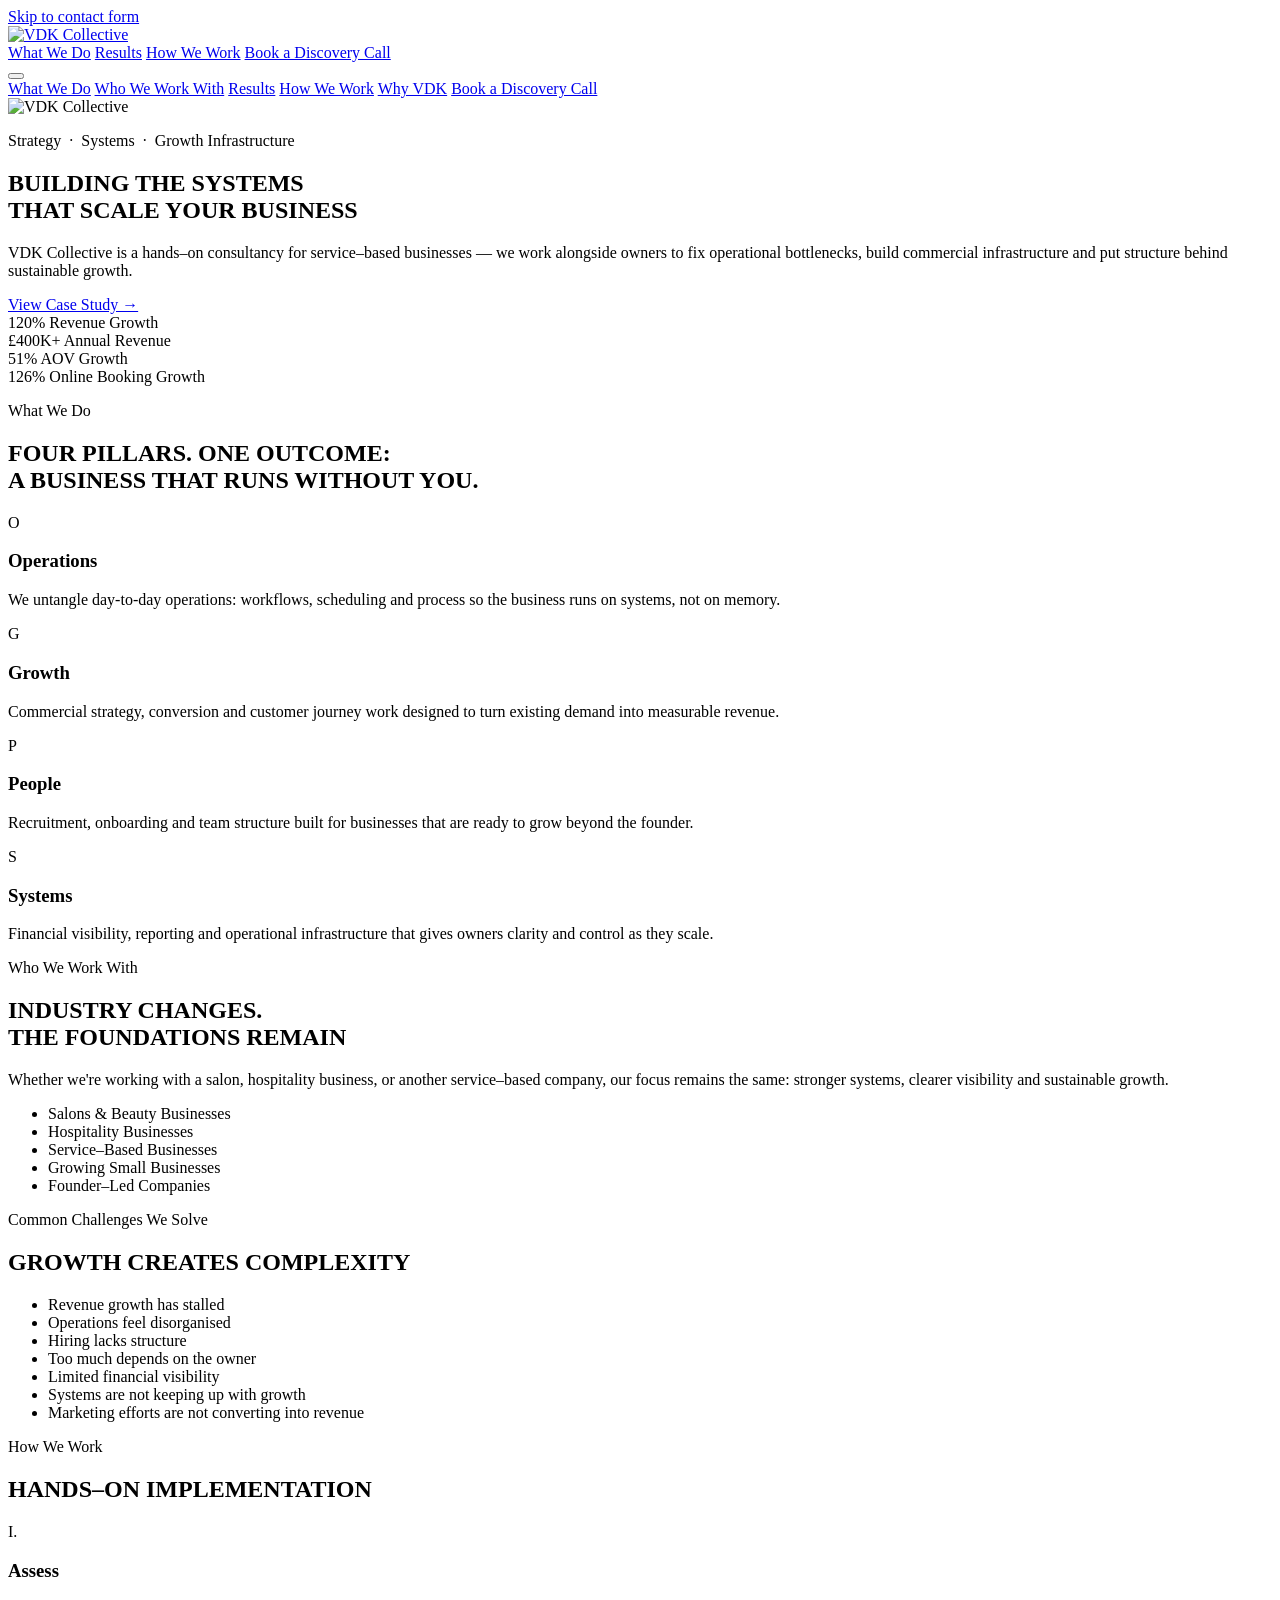
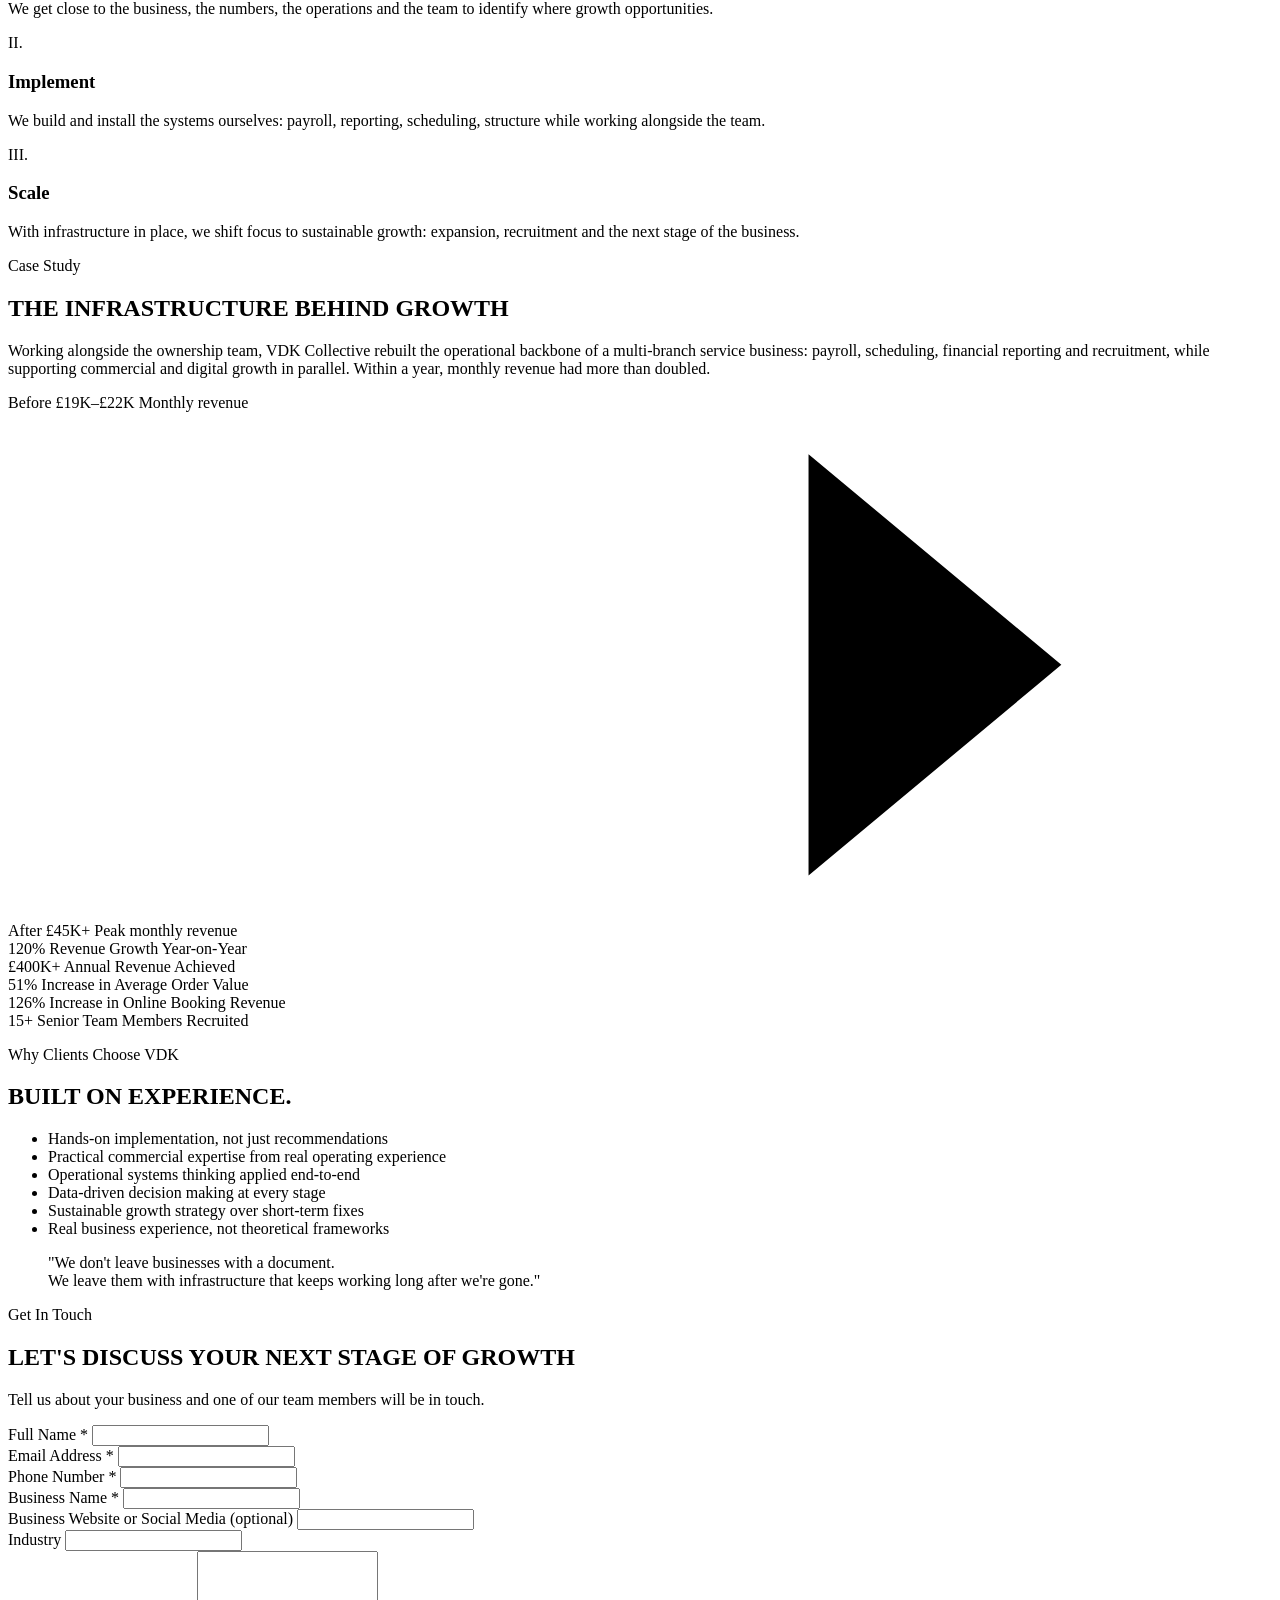
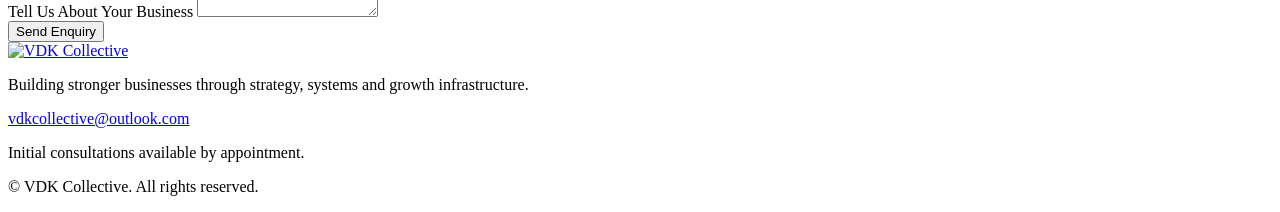
==== index.html @ d1b20473 "Add main structure for VDK Collective website This HTML file serves as the main structure for the VD" ====
<!DOCTYPE html>
<html lang="en">
<head>
  <base target="_top">
  <meta charset="UTF-8">
  <meta name="viewport" content="width=device-width, initial-scale=1, viewport-fit=cover">
  <title>VDK Collective — Building Stronger Businesses</title>
  <meta name="description" content="VDK Collective helps service–based businesses scale through stronger operations, systems and commercial strategy — hands-–on implementation, not just recommendations.">
  <link rel="preconnect" href="https://fonts.googleapis.com">
  <link rel="preconnect" href="https://fonts.gstatic.com" crossorigin>
  <link href="https://fonts.googleapis.com/css2?family=Cinzel:wght@400;500;600;700&family=Cormorant+Garamond:ital,wght@0,400;0,500;0,600;1,400;1,500&display=swap" rel="stylesheet">
  <?!= include('styles'); ?>
</head>
<body>

  <script>var _VDK='<?!= getLogoDataUri(); ?>';</script>

  <a class="skip-link" href="#contact">Skip to contact form</a>

  <header class="site-header" id="siteHeader">
    <div class="nav-inner">
      <a href="#top" class="logo logo--nav" aria-label="VDK Collective — home">
        <img src="" alt="VDK Collective" width="1000" height="329" class="logo-img">
      </a>
      <nav class="nav-links" aria-label="Primary">
        <a href="#what-we-do">What We Do</a>
        <a href="#results">Results</a>
        <a href="#how-we-work">How We Work</a>
        <a href="#contact" class="nav-cta">Book a Discovery Call</a>
      </nav>
      <button class="nav-toggle" id="navToggle" aria-label="Open menu" aria-expanded="false" aria-controls="mobileNav">
        <span></span><span></span><span></span>
      </button>
    </div>
    <div class="mobile-nav" id="mobileNav" aria-hidden="true">
      <a href="#what-we-do">What We Do</a>
      <a href="#who-we-work-with">Who We Work With</a>
      <a href="#results">Results</a>
      <a href="#how-we-work">How We Work</a>
      <a href="#why-vdk">Why VDK</a>
      <a href="#contact" class="nav-cta">Book a Discovery Call</a>
    </div>
  </header>

  <main id="top">

    <section class="hero" id="hero">
      <div class="hero-inner reveal">
        <img src="" alt="VDK Collective" width="1000" height="329" class="logo-img hero-logo">
        <p class="eyebrow">Strategy &nbsp;·&nbsp; Systems &nbsp;·&nbsp; Growth Infrastructure</p>
        <h1 class="hero-headline">BUILDING THE SYSTEMS<br>THAT SCALE YOUR BUSINESS</h1>
        <p class="hero-sub">VDK Collective is a hands–on consultancy for service–based businesses —
          we work alongside owners to fix operational bottlenecks, build commercial infrastructure
          and put structure behind sustainable growth.</p>
        <div class="hero-actions">
          <a href="#results" class="btn btn-text">View Case Study →</a>
        </div>
      </div>
    </section>

    <section class="trust-bar reveal" aria-label="Headline results">
      <div class="trust-inner">
        <div class="trust-stat">
          <span class="trust-number">120%</span>
          <span class="trust-label">Revenue Growth</span>
        </div>
        <div class="trust-stat">
          <span class="trust-number">£400K+</span>
          <span class="trust-label">Annual Revenue</span>
        </div>
        <div class="trust-stat">
          <span class="trust-number">51%</span>
          <span class="trust-label">AOV Growth</span>
        </div>
        <div class="trust-stat">
          <span class="trust-number">126%</span>
          <span class="trust-label">Online Booking Growth</span>
        </div>
      </div>
    </section>

    <section class="section" id="what-we-do">
      <div class="section-inner">
        <p class="eyebrow reveal">What We Do</p>
        <h2 class="section-heading reveal">FOUR PILLARS. ONE OUTCOME: <br>A BUSINESS THAT RUNS WITHOUT YOU.</h2>
        <div class="pillar-grid">
          <article class="pillar-card reveal">
            <span class="pillar-mark">O</span>
            <h3>Operations</h3>
            <p>We untangle day-to-day operations: workflows, scheduling and process so the business
              runs on systems, not on memory.</p>
          </article>
          <article class="pillar-card reveal">
            <span class="pillar-mark">G</span>
            <h3>Growth</h3>
            <p>Commercial strategy, conversion and customer journey work designed to turn existing
              demand into measurable revenue.</p>
          </article>
          <article class="pillar-card reveal">
            <span class="pillar-mark">P</span>
            <h3>People</h3>
            <p>Recruitment, onboarding and team structure built for businesses that are ready to grow
              beyond the founder.</p>
          </article>
          <article class="pillar-card reveal">
            <span class="pillar-mark">S</span>
            <h3>Systems</h3>
            <p>Financial visibility, reporting and operational infrastructure that gives owners clarity
              and control as they scale.</p>
          </article>
        </div>
      </div>
    </section>

    <section class="section section--cream" id="who-we-work-with">
      <div class="section-inner">
        <p class="eyebrow reveal">Who We Work With</p>
        <h2 class="section-heading reveal">INDUSTRY CHANGES.<br>THE FOUNDATIONS REMAIN</h2>
        <p class="section-lead reveal">Whether we're working with a salon, hospitality business,
          or another service–based company, our focus remains the same: stronger systems, clearer
          visibility and sustainable growth.</p>
        <ul class="who-list reveal">
          <li>Salons &amp; Beauty Businesses</li>
          <li>Hospitality Businesses</li>
          <li>Service–Based Businesses</li>
          <li>Growing Small Businesses</li>
          <li>Founder–Led Companies</li>
        </ul>
      </div>
    </section>

    <section class="section section--dark" id="challenges">
      <div class="section-inner">
        <p class="eyebrow eyebrow--light reveal">Common Challenges We Solve</p>
        <h2 class="section-heading section-heading--light reveal">GROWTH CREATES COMPLEXITY<br> </h2>
        <ul class="challenge-list reveal">
          <li>Revenue growth has stalled</li>
          <li>Operations feel disorganised</li>
          <li>Hiring lacks structure</li>
          <li>Too much depends on the owner</li>
          <li>Limited financial visibility</li>
          <li>Systems are not keeping up with growth</li>
          <li>Marketing efforts are not converting into revenue</li>
        </ul>
      </div>
    </section>

    <section class="section" id="how-we-work">
      <div class="section-inner">
        <p class="eyebrow reveal">How We Work</p>
        <h2 class="section-heading reveal">HANDS–ON IMPLEMENTATION</h2>
        <div class="process">
          <div class="process-step reveal">
            <span class="process-index">I.</span>
            <h3>Assess</h3>
            <p>We get close to the business, the numbers, the operations and the team to identify
              where growth opportunities.</p>
          </div>
          <div class="process-connector" aria-hidden="true"></div>
          <div class="process-step reveal">
            <span class="process-index">II.</span>
            <h3>Implement</h3>
            <p>We build and install the systems ourselves: payroll, reporting, scheduling, structure while
              working alongside the team.</p>
          </div>
          <div class="process-connector" aria-hidden="true"></div>
          <div class="process-step reveal">
            <span class="process-index">III.</span>
            <h3>Scale</h3>
            <p>With infrastructure in place, we shift focus to sustainable growth: expansion,
              recruitment and the next stage of the business.</p>
          </div>
        </div>
      </div>
    </section>

    <section class="section section--cream" id="results">
      <div class="section-inner">
        <p class="eyebrow reveal">Case Study</p>
        <h2 class="section-heading reveal">THE INFRASTRUCTURE BEHIND GROWTH</h2>
        <p class="section-lead reveal">Working alongside the ownership team, VDK Collective rebuilt the
          operational backbone of a multi-branch service business: payroll, scheduling, financial
          reporting and recruitment, while supporting commercial and digital growth in parallel.
          Within a year, monthly revenue had more than doubled.</p>

        <div class="before-after reveal">
          <div class="ba-card ba-before">
            <span class="ba-label">Before</span>
            <span class="ba-figure">£19K–£22K</span>
            <span class="ba-sub">Monthly revenue</span>
          </div>
          <svg class="ba-arrow" viewBox="0 0 60 24" aria-hidden="true">
            <path d="M2,12 H50 M38,2 L50,12 L38,22" />
          </svg>
          <div class="ba-card ba-after">
            <span class="ba-label">After</span>
            <span class="ba-figure">£45K+</span>
            <span class="ba-sub">Peak monthly revenue</span>
          </div>
        </div>

        <div class="results-grid reveal">
          <div class="result-tile">
            <span class="result-number">120%</span>
            <span class="result-label">Revenue Growth Year-on-Year</span>
          </div>
          <div class="result-tile">
            <span class="result-number">£400K+</span>
            <span class="result-label">Annual Revenue Achieved</span>
          </div>
          <div class="result-tile">
            <span class="result-number">51%</span>
            <span class="result-label">Increase in Average Order Value</span>
          </div>
          <div class="result-tile">
            <span class="result-number">126%</span>
            <span class="result-label">Increase in Online Booking Revenue</span>
          </div>
          <div class="result-tile">
            <span class="result-number">15+</span>
            <span class="result-label">Senior Team Members Recruited</span>
          </div>
        </div>
      </div>
    </section>

    <section class="section" id="why-vdk">
      <div class="section-inner">
        <p class="eyebrow reveal">Why Clients Choose VDK</p>
        <h2 class="section-heading reveal">BUILT ON EXPERIENCE.</h2>
        <div class="why-grid">
          <ul class="why-list reveal">
            <li>Hands-on implementation, not just recommendations</li>
            <li>Practical commercial expertise from real operating experience</li>
            <li>Operational systems thinking applied end-to-end</li>
            <li>Data-driven decision making at every stage</li>
            <li>Sustainable growth strategy over short-term fixes</li>
            <li>Real business experience, not theoretical frameworks</li>
          </ul>
          <blockquote class="pull-quote reveal">
            "We don't leave businesses with a document.<br>We leave them with infrastructure
            that keeps working long after we're gone."
          </blockquote>
        </div>
      </div>
    </section>

    <section class="section section--dark" id="contact">
      <div class="section-inner section-inner--narrow">
        <p class="eyebrow eyebrow--light reveal">Get In Touch</p>
        <h2 class="section-heading section-heading--light reveal">LET'S DISCUSS YOUR NEXT STAGE OF GROWTH</h2>
        <p class="section-lead section-lead--light reveal">Tell us about your business and one of our
          team members will be in touch.</p>

        <form id="enquiryForm" class="enquiry-form reveal" novalidate>
          <div class="field">
            <label for="fullName">Full Name <span class="req">*</span></label>
            <input type="text" id="fullName" name="fullName" autocomplete="name" required>
            <span class="error-msg" id="err-fullName"></span>
          </div>
          <div class="field">
            <label for="email">Email Address <span class="req">*</span></label>
            <input type="email" id="email" name="email" autocomplete="email" required>
            <span class="error-msg" id="err-email"></span>
          </div>
          <div class="field">
            <label for="phone">Phone Number <span class="req">*</span></label>
            <input type="tel" id="phone" name="phone" autocomplete="tel" required>
            <span class="error-msg" id="err-phone"></span>
          </div>
          <div class="field">
            <label for="businessName">Business Name <span class="req">*</span></label>
            <input type="text" id="businessName" name="businessName" autocomplete="organization" required>
            <span class="error-msg" id="err-businessName"></span>
          </div>
          <div class="field">
            <label for="website">Business Website or Social Media <span class="opt">(optional)</span></label>
            <input type="text" id="website" name="website" autocomplete="url">
          </div>
          <div class="field">
            <label for="industry">Industry <span class="opt"></span></label>
            <input type="text" id="industry" name="industry">
          </div>
          <div class="field field--full">
            <label for="details">Tell Us About Your Business <span class="opt"></span></label>
            <textarea id="details" name="details" rows="4"></textarea>
          </div>
          <div class="field field--full">
            <span class="error-msg" id="err-general"></span>
            <button type="submit" class="btn btn-primary btn-submit" id="submitBtn">
              <span class="btn-label">Send Enquiry</span>
              <span class="btn-spinner" aria-hidden="true"></span>
            </button>
          </div>
        </form>

        <div class="success-message" id="successMessage" role="status" aria-live="polite" hidden>
          <span class="success-mark">✓</span>
          <p>Thank you for contacting VDK Collective. A member of our team will be in touch shortly.</p>
        </div>
      </div>
    </section>

  </main>

  <footer class="site-footer">
    <div class="footer-inner">
      <a href="#top" class="logo logo--footer" aria-label="VDK Collective — home">
        <img src="" alt="VDK Collective" width="1000" height="329" class="logo-img">
      </a>
      <p class="footer-tagline">Building stronger businesses through strategy, systems and growth infrastructure.</p>
      <p class="footer-email"><a href="mailto:vdkcollective@outlook.com">vdkcollective@outlook.com</a></p>
      <p class="footer-note">Initial consultations available by appointment.</p>
      <p class="footer-copy">© <span id="footerYear"></span> VDK Collective. All rights reserved.</p>
    </div>
  </footer>

  <button class="back-to-top" id="backToTop" aria-label="Back to top" hidden>
    <svg viewBox="0 0 24 24" aria-hidden="true"><path d="M12 5 L12 19 M6 11 L12 5 L18 11" /></svg>
  </button>

  <?!= include('JavaScript'); ?>
</body>
</html>
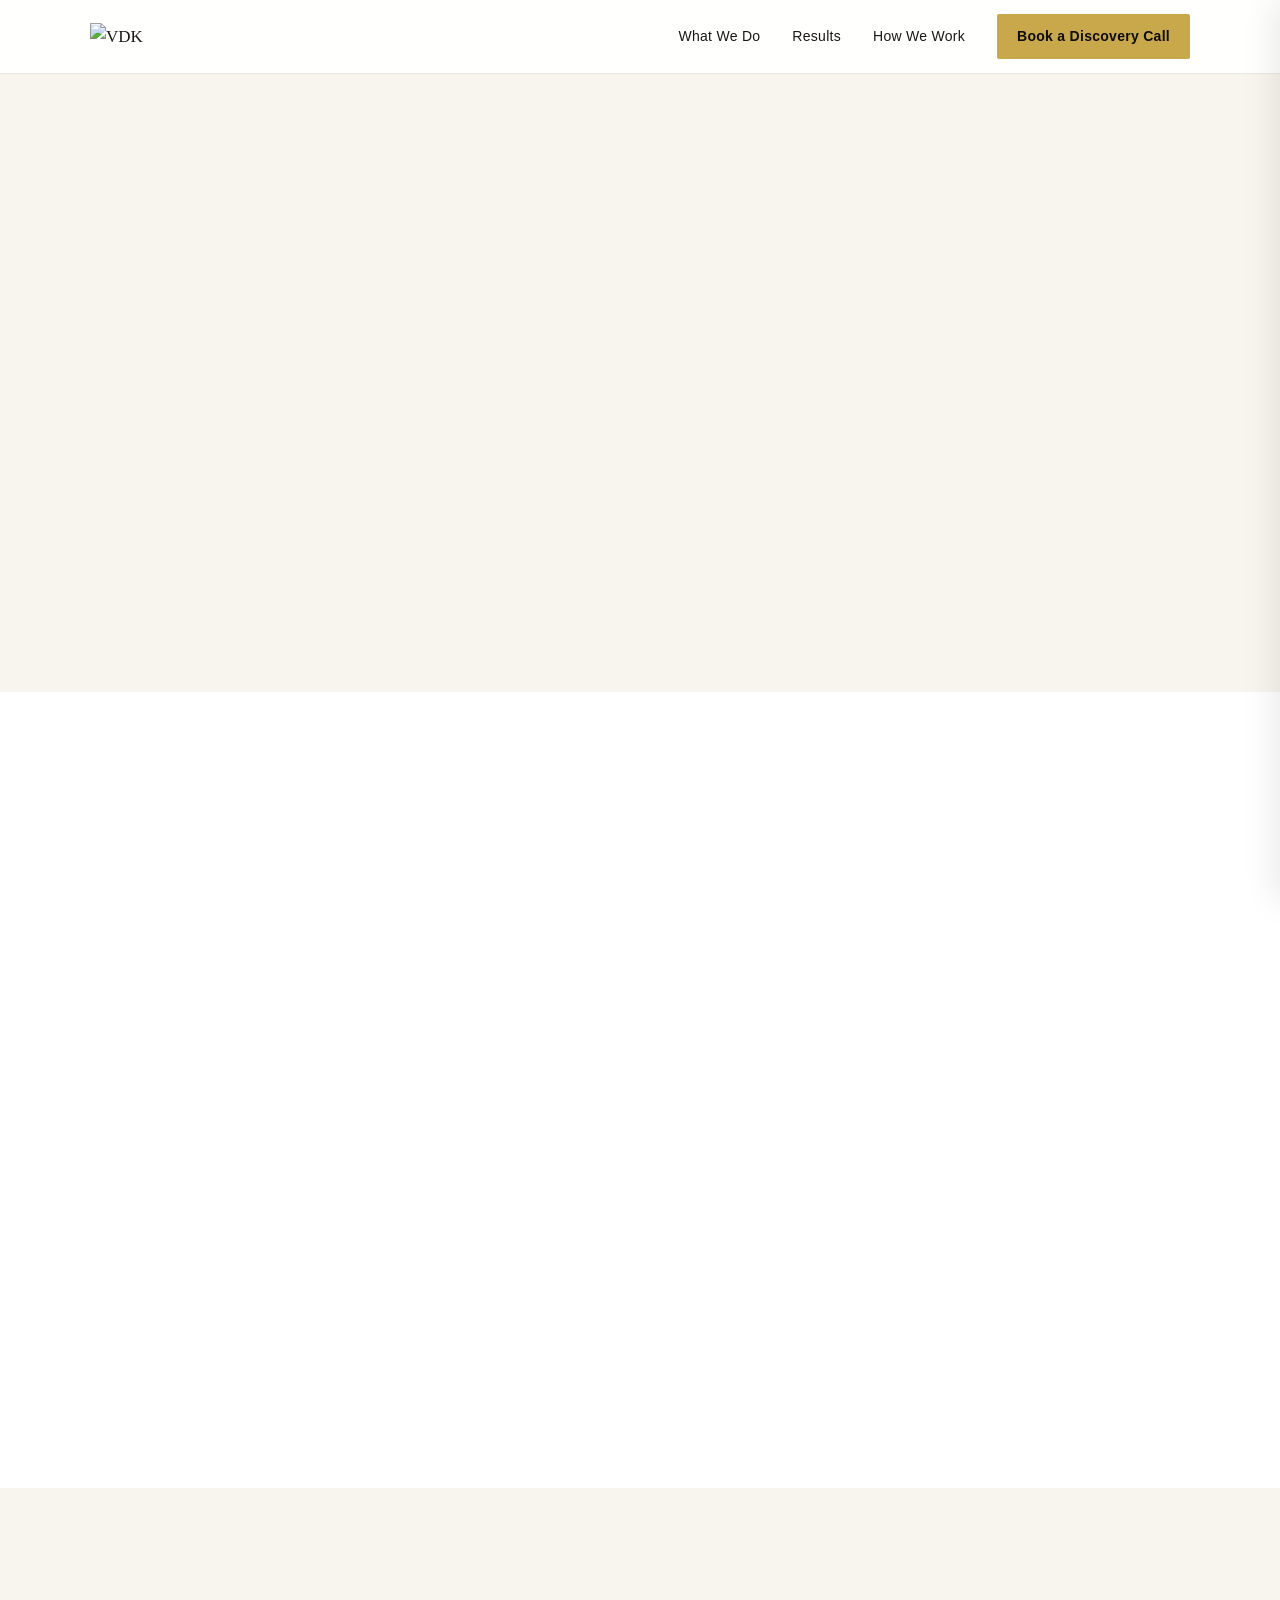
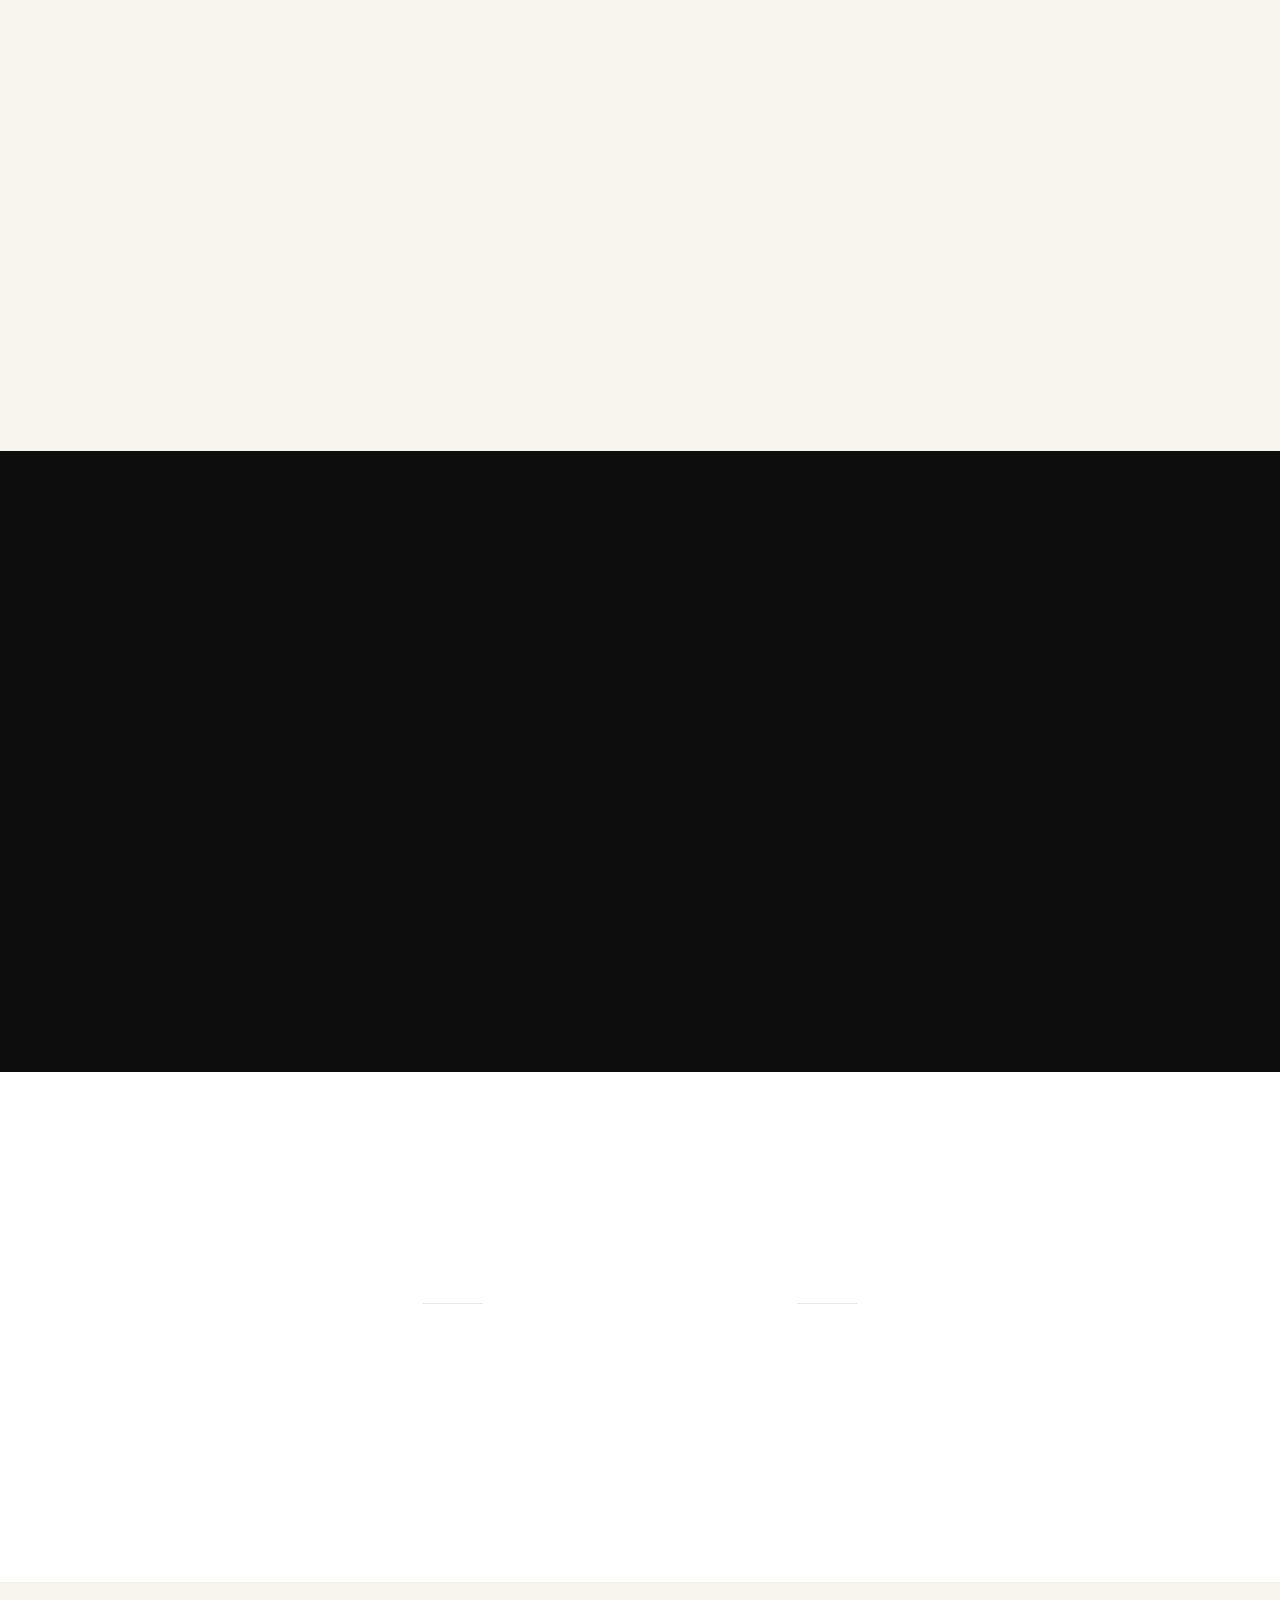
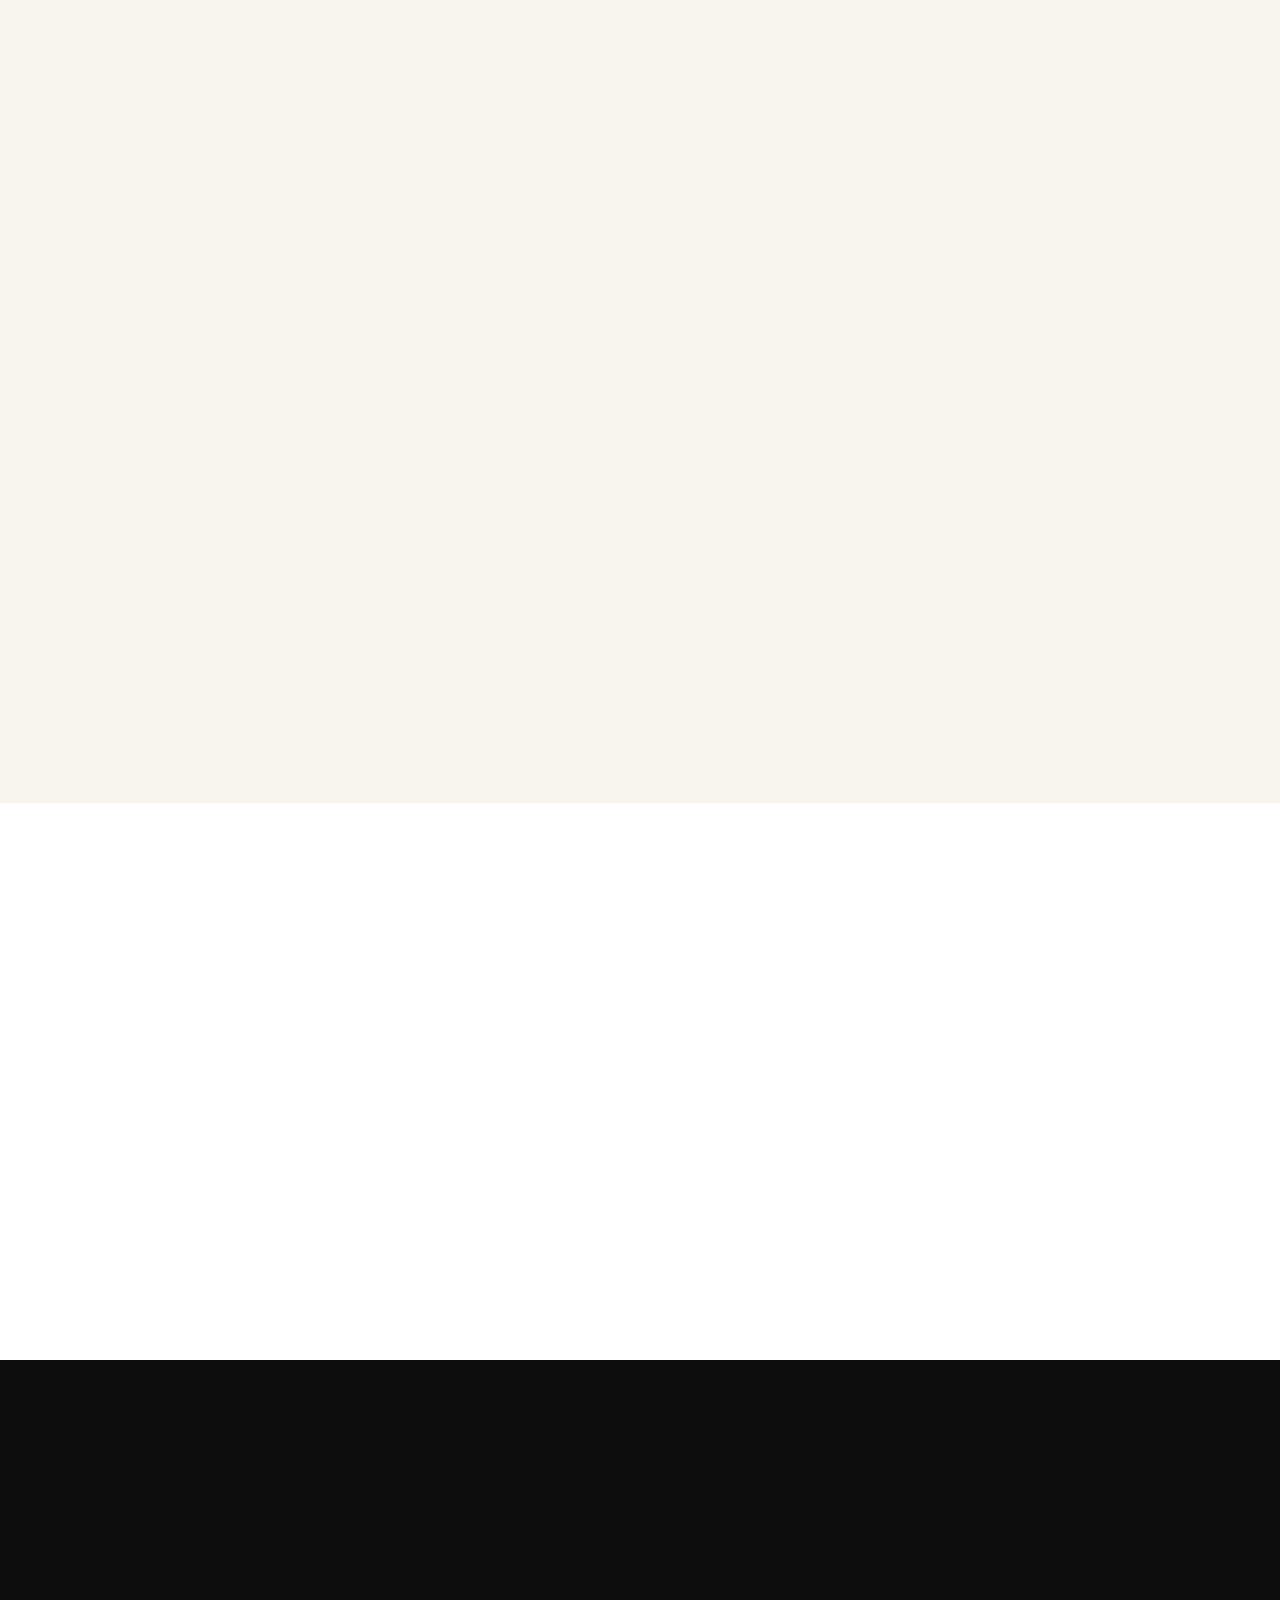
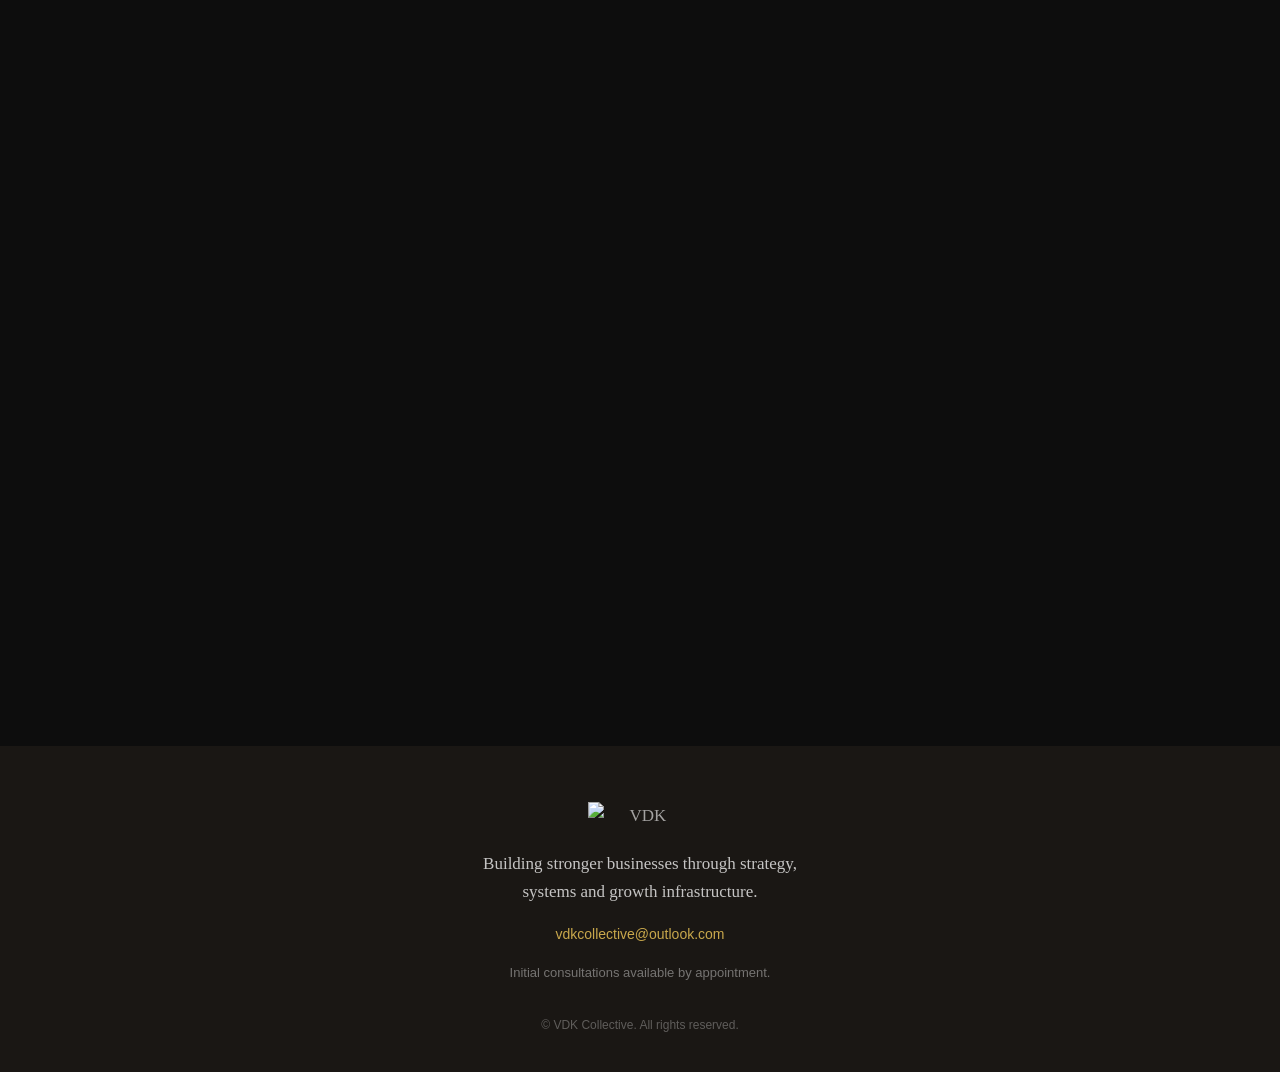
==== commit 7588ac87: "Replace include statement with direct stylesheet link" ====
--- a/index.html
+++ b/index.html
@@ -9,7 +9,7 @@
   <link rel="preconnect" href="https://fonts.googleapis.com">
   <link rel="preconnect" href="https://fonts.gstatic.com" crossorigin>
   <link href="https://fonts.googleapis.com/css2?family=Cinzel:wght@400;500;600;700&family=Cormorant+Garamond:ital,wght@0,400;0,500;0,600;1,400;1,500&display=swap" rel="stylesheet">
-  <?!= include('styles'); ?>
+<link rel="stylesheet" href="styles.css">
 </head>
 <body>
 
--- a/styles.css
+++ b/styles.css
@@ -0,0 +1,819 @@
+  /* ============================================================
+     VDK COLLECTIVE — STYLES
+     Mobile-first: base rules target mobile, then progressively
+     enhanced at 768px (tablet) and 1024px (desktop).
+     ============================================================ */
+
+  :root {
+    --gold: #C9A84C;
+    --gold-deep: #A8893A;
+    --gold-soft: #DCC07A;
+    --charcoal: #1A1714;
+    --black: #0D0D0D;
+    --cream: #F8F5EF;
+    --white: #FFFFFF;
+    --grey: #6B6B68;
+    --grey-light: #9B9893;
+    --border: rgba(26, 23, 20, 0.1);
+    --border-light: rgba(255, 255, 255, 0.16);
+
+    --font-display: 'Cinzel', serif;
+    --font-body: 'Cormorant Garamond', serif;
+    --font-ui: -apple-system, BlinkMacSystemFont, 'Segoe UI', Roboto, sans-serif;
+
+    --container: 1140px;
+    --radius: 2px;
+
+    --ease: cubic-bezier(0.16, 1, 0.3, 1);
+  }
+
+  * { box-sizing: border-box; }
+
+  [hidden] { display: none !important; }
+
+  html {
+    scroll-behavior: smooth;
+    -webkit-text-size-adjust: 100%;
+  }
+
+  @media (prefers-reduced-motion: reduce) {
+    html { scroll-behavior: auto; }
+    *, *::before, *::after {
+      animation-duration: 0.01ms !important;
+      animation-iteration-count: 1 !important;
+      transition-duration: 0.01ms !important;
+    }
+  }
+
+  body {
+    margin: 0;
+    background: var(--white);
+    color: var(--charcoal);
+    font-family: var(--font-body);
+    font-size: 17px;
+    line-height: 1.65;
+    overflow-x: hidden;
+    -webkit-font-smoothing: antialiased;
+  }
+
+  img { max-width: 100%; display: block; }
+
+  a { color: inherit; text-decoration: none; }
+
+  h1, h2, h3 {
+    font-family: var(--font-body);
+    font-weight: 600;
+    line-height: 1.2;
+    margin: 0;
+    letter-spacing: 0.01em;
+  }
+
+  p { margin: 0; }
+
+  ul { margin: 0; padding: 0; list-style: none; }
+
+  button { font-family: inherit; cursor: pointer; border: none; background: none; }
+
+  input, textarea {
+    font-family: var(--font-ui);
+    font-size: 16px; /* prevents iOS zoom-on-focus */
+  }
+
+  .skip-link {
+    position: absolute;
+    left: -999px;
+    top: 0;
+    background: var(--charcoal);
+    color: var(--white);
+    padding: 10px 16px;
+    z-index: 999;
+  }
+  .skip-link:focus { left: 8px; top: 8px; }
+
+  :focus-visible {
+    outline: 2px solid var(--gold-deep);
+    outline-offset: 3px;
+  }
+
+  /* ---------- LAYOUT HELPERS ---------- */
+
+  .section { padding: 64px 0; }
+  .section-inner {
+    max-width: var(--container);
+    margin: 0 auto;
+    padding: 0 24px;
+  }
+  .section-inner--narrow { max-width: 720px; }
+  .section--cream { background: var(--cream); }
+  .section--dark {
+    background: var(--black);
+    color: var(--white);
+  }
+
+  .eyebrow {
+    font-family: var(--font-ui);
+    font-size: 12px;
+    letter-spacing: 0.18em;
+    text-transform: uppercase;
+    color: var(--gold-deep);
+    font-weight: 600;
+    margin: 0 0 14px;
+  }
+  .eyebrow--light { color: var(--gold); }
+
+  .section-heading {
+    font-size: 30px;
+    margin-bottom: 18px;
+  }
+  .section-heading--light { color: var(--white); }
+
+  .section-lead {
+    font-size: 19px;
+    color: var(--grey);
+    max-width: 640px;
+    margin-bottom: 28px;
+  }
+  .section-lead--light { color: rgba(255,255,255,0.72); }
+
+  /* ---------- SCROLL REVEAL ---------- */
+
+  .reveal {
+    opacity: 0;
+    transform: translateY(18px);
+    transition: opacity 0.7s var(--ease), transform 0.7s var(--ease);
+  }
+  .reveal.is-visible {
+    opacity: 1;
+    transform: translateY(0);
+  }
+
+  /* ---------- LOGO ---------- */
+
+  .logo { display: inline-flex; align-items: center; }
+  .logo-img {
+    height: 28px;
+    width: auto;
+  }
+  .logo--footer .logo-img { height: 34px; }
+  .hero-logo {
+    height: 40px;
+    width: auto;
+    margin: 0 auto 28px;
+  }
+
+  /* ---------- NAVIGATION ---------- */
+
+  .site-header {
+    position: fixed;
+    top: 0;
+    left: 0;
+    right: 0;
+    z-index: 100;
+    background: rgba(255, 255, 255, 0.92);
+    backdrop-filter: blur(10px);
+    border-bottom: 1px solid var(--border);
+    transition: box-shadow 0.3s var(--ease);
+  }
+  .site-header.is-scrolled { box-shadow: 0 2px 18px rgba(0,0,0,0.06); }
+
+  .nav-inner {
+    max-width: var(--container);
+    margin: 0 auto;
+    padding: 14px 20px;
+    display: flex;
+    align-items: center;
+    justify-content: space-between;
+  }
+
+  .nav-links { display: none; }
+
+  .nav-toggle {
+    width: 40px;
+    height: 40px;
+    display: flex;
+    flex-direction: column;
+    align-items: center;
+    justify-content: center;
+    gap: 5px;
+  }
+  .nav-toggle span {
+    width: 22px;
+    height: 2px;
+    background: var(--charcoal);
+    transition: transform 0.3s var(--ease), opacity 0.3s var(--ease);
+  }
+  .nav-toggle[aria-expanded="true"] span:nth-child(1) { transform: translateY(7px) rotate(45deg); }
+  .nav-toggle[aria-expanded="true"] span:nth-child(2) { opacity: 0; }
+  .nav-toggle[aria-expanded="true"] span:nth-child(3) { transform: translateY(-7px) rotate(-45deg); }
+
+  .mobile-nav {
+    position: fixed;
+    top: 0;
+    right: 0;
+    height: 100vh;
+    width: min(78vw, 320px);
+    background: var(--white);
+    box-shadow: -8px 0 30px rgba(0,0,0,0.08);
+    padding: 96px 28px 40px;
+    display: flex;
+    flex-direction: column;
+    gap: 26px;
+    transform: translateX(100%);
+    transition: transform 0.4s var(--ease);
+    z-index: 99;
+  }
+  .mobile-nav.is-open { transform: translateX(0); }
+  .mobile-nav a {
+    font-family: var(--font-display);
+    font-size: 16px;
+    letter-spacing: 0.04em;
+    color: var(--charcoal);
+  }
+  .mobile-nav .nav-cta {
+    margin-top: 12px;
+    color: var(--gold-deep);
+    font-weight: 600;
+  }
+
+  .nav-scrim {
+    position: fixed;
+    inset: 0;
+    background: rgba(13,13,13,0.4);
+    z-index: 98;
+    opacity: 0;
+    pointer-events: none;
+    transition: opacity 0.3s var(--ease);
+  }
+  .nav-scrim.is-open { opacity: 1; pointer-events: auto; }
+
+  /* ---------- BUTTONS ---------- */
+
+  .btn {
+    display: inline-flex;
+    align-items: center;
+    justify-content: center;
+    gap: 8px;
+    font-family: var(--font-ui);
+    font-size: 14px;
+    letter-spacing: 0.04em;
+    font-weight: 600;
+    padding: 15px 28px;
+    border-radius: var(--radius);
+    transition: transform 0.25s var(--ease), background 0.25s var(--ease), color 0.25s var(--ease), border-color 0.25s var(--ease);
+    min-height: 48px;
+    white-space: nowrap;
+  }
+
+  .btn-primary {
+    background: var(--gold);
+    color: var(--black);
+  }
+  .btn-primary:hover { background: var(--gold-deep); transform: translateY(-1px); }
+  .btn-primary:active { transform: translateY(0); }
+
+  .btn-text {
+    color: var(--charcoal);
+    border-bottom: 1px solid var(--gold-deep);
+    padding: 15px 4px;
+  }
+  .btn-text:hover { color: var(--gold-deep); }
+
+  .hero-actions { display: flex; flex-direction: column; gap: 16px; align-items: center; justify-content: center; }
+
+  /* ---------- HERO ---------- */
+
+  .hero {
+    padding: 130px 0 72px;
+    background: var(--cream);
+    text-align: center;
+  }
+
+  .hero-inner {
+    max-width: 640px;
+    margin: 0 auto;
+    padding: 0 24px;
+  }
+
+  .hero-headline {
+    font-size: 24px;
+    margin-bottom: 18px;
+    letter-spacing: 0.01em;
+  }
+
+  .hero-sub {
+    font-size: 17px;
+    color: var(--grey);
+    margin-bottom: 32px;
+  }
+
+  .hero-actions { align-items: center; }
+
+  /* ---------- TRUST BAR ---------- */
+
+  .trust-bar {
+    background: var(--black);
+    padding: 36px 0;
+  }
+  .trust-inner {
+    max-width: var(--container);
+    margin: 0 auto;
+    padding: 0 24px;
+    display: grid;
+    grid-template-columns: 1fr 1fr;
+    gap: 28px;
+  }
+  .trust-stat {
+    display: flex;
+    flex-direction: column;
+    align-items: center;
+    text-align: center;
+    border-left: 1px solid var(--border-light);
+    padding-left: 16px;
+  }
+  .trust-stat:nth-child(odd) { border-left: none; }
+  .trust-number {
+    font-family: var(--font-display);
+    font-size: 26px;
+    color: var(--gold);
+    margin-bottom: 4px;
+  }
+  .trust-label {
+    font-family: var(--font-ui);
+    font-size: 11px;
+    letter-spacing: 0.08em;
+    text-transform: uppercase;
+    color: rgba(255,255,255,0.65);
+  }
+
+  /* ---------- PILLARS (What We Do) ---------- */
+
+  .pillar-grid {
+    display: grid;
+    grid-template-columns: 1fr;
+    gap: 28px;
+    margin-top: 36px;
+  }
+  .pillar-card {
+    border: 1px solid var(--border);
+    padding: 32px 26px;
+    transition: border-color 0.3s var(--ease), transform 0.3s var(--ease);
+  }
+  .pillar-card:hover {
+    border-color: var(--gold);
+    transform: translateY(-3px);
+  }
+  .pillar-mark {
+    display: inline-flex;
+    align-items: center;
+    justify-content: center;
+    width: 48px;
+    height: 48px;
+    border: 1px solid var(--gold);
+    border-radius: 50%;
+    font-family: var(--font-display);
+    font-size: 18px;
+    color: var(--gold-deep);
+    margin-bottom: 18px;
+  }
+  .pillar-card h3 {
+    font-size: 20px;
+    margin-bottom: 10px;
+  }
+  .pillar-card p {
+    color: var(--grey);
+    font-size: 17px;
+  }
+
+  /* ---------- WHO WE WORK WITH ---------- */
+
+  .who-list {
+    display: flex;
+    flex-direction: column;
+    gap: 0;
+    margin-top: 30px;
+    border-top: 1px solid var(--border);
+  }
+  .who-list li {
+    font-family: var(--font-body);
+    font-size: 18px;
+    font-weight: 600;
+    text-transform: uppercase;
+    letter-spacing: 0.06em;
+    padding: 18px 0;
+    border-bottom: 1px solid var(--border);
+    position: relative;
+    padding-left: 24px;
+  }
+  .who-list li::before {
+    content: '';
+    position: absolute;
+    left: 0;
+    top: 50%;
+    transform: translateY(-50%);
+    width: 10px;
+    height: 1px;
+    background: var(--gold-deep);
+  }
+
+  /* ---------- CHALLENGES ---------- */
+
+  .challenge-list {
+    display: flex;
+    flex-direction: column;
+    gap: 0;
+    margin-top: 30px;
+    border-top: 1px solid var(--border-light);
+  }
+  .challenge-list li {
+    font-family: var(--font-body);
+    font-style: italic;
+    font-size: 20px;
+    padding: 18px 0;
+    border-bottom: 1px solid var(--border-light);
+    position: relative;
+    padding-left: 26px;
+    color: rgba(255,255,255,0.85);
+  }
+  .challenge-list li::before {
+    content: '—';
+    position: absolute;
+    left: 0;
+    color: var(--gold);
+  }
+
+  /* ---------- PROCESS (How We Work) ---------- */
+
+  .process {
+    display: flex;
+    flex-direction: column;
+    gap: 0;
+    margin-top: 40px;
+  }
+  .process-step { padding: 8px 0 32px; }
+  .process-index {
+    display: block;
+    font-family: var(--font-display);
+    font-size: 28px;
+    color: var(--gold);
+    margin-bottom: 10px;
+  }
+  .process-step h3 { font-size: 21px; margin-bottom: 10px; }
+  .process-step p { color: var(--grey); font-size: 17px; max-width: 480px; }
+  .process-connector {
+    width: 1px;
+    height: 32px;
+    background: var(--border);
+    margin-left: 2px;
+  }
+
+  /* ---------- CASE STUDY ---------- */
+
+  .before-after {
+    display: flex;
+    align-items: center;
+    justify-content: center;
+    gap: 14px;
+    margin: 40px 0 56px;
+    flex-wrap: wrap;
+  }
+  .ba-card {
+    flex: 1;
+    min-width: 140px;
+    max-width: 220px;
+    border: 1px solid var(--border);
+    padding: 24px 18px;
+    text-align: center;
+    background: var(--white);
+  }
+  .ba-after { border-color: var(--gold); }
+  .ba-label {
+    display: block;
+    font-family: var(--font-ui);
+    font-size: 11px;
+    letter-spacing: 0.1em;
+    text-transform: uppercase;
+    color: var(--grey-light);
+    margin-bottom: 10px;
+  }
+  .ba-figure {
+    display: block;
+    font-family: var(--font-display);
+    font-size: 26px;
+    color: var(--charcoal);
+    margin-bottom: 4px;
+  }
+  .ba-after .ba-figure { color: var(--gold-deep); }
+  .ba-sub { font-size: 14px; color: var(--grey); }
+  .ba-arrow {
+    width: 36px;
+    height: 16px;
+    flex-shrink: 0;
+  }
+  .ba-arrow path {
+    fill: none;
+    stroke: var(--gold-deep);
+    stroke-width: 2;
+    stroke-linecap: round;
+    stroke-linejoin: round;
+  }
+
+
+
+  .results-grid {
+    display: grid;
+    grid-template-columns: 1fr 1fr;
+    gap: 1px;
+    background: var(--border);
+    border: 1px solid var(--border);
+  }
+  .result-tile:last-child { grid-column: 1 / -1; }
+  .result-tile {
+    background: var(--white);
+    padding: 26px 18px;
+    text-align: center;
+  }
+  .result-number {
+    display: block;
+    font-family: var(--font-display);
+    font-size: 24px;
+    color: var(--gold-deep);
+    margin-bottom: 6px;
+  }
+  .result-label {
+    font-family: var(--font-ui);
+    font-size: 12px;
+    letter-spacing: 0.02em;
+    color: var(--grey);
+    line-height: 1.4;
+  }
+
+  /* ---------- WHY VDK ---------- */
+
+  .why-grid { display: flex; flex-direction: column; gap: 36px; margin-top: 32px; }
+  .why-list { display: flex; flex-direction: column; gap: 16px; }
+  .why-list li {
+    font-size: 18px;
+    padding-left: 26px;
+    position: relative;
+  }
+  .why-list li::before {
+    content: '✓';
+    position: absolute;
+    left: 0;
+    color: var(--gold-deep);
+    font-size: 15px;
+  }
+  .pull-quote {
+    font-family: var(--font-body);
+    font-style: italic;
+    font-size: 22px;
+    line-height: 1.5;
+    color: var(--charcoal);
+    border-left: 2px solid var(--gold);
+    padding-left: 22px;
+    margin: 0;
+  }
+
+  /* ---------- CONTACT / FORM ---------- */
+
+  .enquiry-form {
+    margin-top: 36px;
+    display: grid;
+    grid-template-columns: 1fr;
+    gap: 20px;
+  }
+  .field { display: flex; flex-direction: column; gap: 8px; }
+  .field--full { grid-column: 1 / -1; }
+
+  .field label {
+    font-family: var(--font-ui);
+    font-size: 13px;
+    letter-spacing: 0.03em;
+    color: rgba(255,255,255,0.78);
+  }
+  .req { color: var(--gold); }
+  .opt { color: rgba(255,255,255,0.4); font-style: normal; }
+
+  .field input,
+  .field textarea {
+    background: rgba(255,255,255,0.05);
+    border: 1px solid var(--border-light);
+    color: var(--white);
+    padding: 14px 16px;
+    border-radius: var(--radius);
+    min-height: 48px;
+    transition: border-color 0.25s var(--ease), background 0.25s var(--ease);
+  }
+  .field textarea { min-height: 110px; resize: vertical; }
+  .field input::placeholder,
+  .field textarea::placeholder { color: rgba(255,255,255,0.3); }
+  .field input:focus,
+  .field textarea:focus {
+    border-color: var(--gold);
+    background: rgba(255,255,255,0.08);
+    outline: none;
+  }
+  .field input.has-error,
+  .field textarea.has-error { border-color: #C97A4C; }
+
+  .error-msg {
+    font-family: var(--font-ui);
+    font-size: 13px;
+    color: #E0A06B;
+    min-height: 16px;
+  }
+
+  .btn-submit {
+    width: 100%;
+    position: relative;
+    margin-top: 4px;
+  }
+  .btn-spinner {
+    width: 16px;
+    height: 16px;
+    border: 2px solid rgba(13,13,13,0.25);
+    border-top-color: var(--black);
+    border-radius: 50%;
+    display: none;
+    animation: spin 0.7s linear infinite;
+  }
+  .btn-submit.is-loading .btn-label { opacity: 0.6; }
+  .btn-submit.is-loading .btn-spinner { display: inline-block; }
+  @keyframes spin { to { transform: rotate(360deg); } }
+
+  .success-message {
+    margin-top: 36px;
+    text-align: center;
+    padding: 40px 24px;
+    border: 1px solid var(--gold);
+    background: rgba(201,168,76,0.06);
+  }
+  .success-mark {
+    display: inline-flex;
+    align-items: center;
+    justify-content: center;
+    width: 44px;
+    height: 44px;
+    border-radius: 50%;
+    border: 1px solid var(--gold);
+    color: var(--gold);
+    font-size: 18px;
+    margin-bottom: 16px;
+  }
+  .success-message p {
+    font-family: var(--font-body);
+    font-size: 19px;
+    color: var(--white);
+    max-width: 380px;
+    margin: 0 auto;
+  }
+
+  /* ---------- FOOTER ---------- */
+
+  .site-footer {
+    background: var(--charcoal);
+    color: rgba(255,255,255,0.6);
+    padding: 56px 0 36px;
+    text-align: center;
+  }
+  .footer-inner {
+    max-width: 480px;
+    margin: 0 auto;
+    padding: 0 24px;
+    display: flex;
+    flex-direction: column;
+    align-items: center;
+    gap: 14px;
+  }
+  .footer-tagline {
+    font-size: 17px;
+    color: rgba(255,255,255,0.75);
+    max-width: 320px;
+  }
+  .footer-email a { color: var(--gold); font-family: var(--font-ui); font-size: 14px; }
+  .footer-note { font-family: var(--font-ui); font-size: 13px; color: rgba(255,255,255,0.4); }
+  .footer-copy {
+    font-family: var(--font-ui);
+    font-size: 12px;
+    color: rgba(255,255,255,0.3);
+    margin-top: 18px;
+  }
+
+  /* ---------- BACK TO TOP ---------- */
+
+  .back-to-top {
+    position: fixed;
+    bottom: 22px;
+    right: 22px;
+    width: 46px;
+    height: 46px;
+    background: var(--charcoal);
+    border-radius: 50%;
+    display: flex;
+    align-items: center;
+    justify-content: center;
+    z-index: 90;
+    opacity: 0;
+    transform: translateY(10px);
+    transition: opacity 0.3s var(--ease), transform 0.3s var(--ease);
+  }
+  .back-to-top.is-visible { opacity: 1; transform: translateY(0); }
+  .back-to-top svg {
+    width: 18px;
+    height: 18px;
+    fill: none;
+    stroke: var(--gold);
+    stroke-width: 2;
+    stroke-linecap: round;
+    stroke-linejoin: round;
+  }
+
+  /* ============================================================
+     TABLET — 768px and up
+     ============================================================ */
+  @media (min-width: 768px) {
+    .section { padding: 96px 0; }
+    .section-inner { padding: 0 40px; }
+
+    .nav-links {
+      display: flex;
+      align-items: center;
+      gap: 32px;
+      font-family: var(--font-ui);
+      font-size: 14px;
+      letter-spacing: 0.02em;
+    }
+    .nav-links a:not(.nav-cta):hover { color: var(--gold-deep); }
+    .nav-cta {
+      background: var(--gold);
+      color: var(--black);
+      padding: 11px 20px;
+      border-radius: var(--radius);
+      font-weight: 600;
+      transition: background 0.25s var(--ease);
+    }
+    .nav-cta:hover { background: var(--gold-deep); }
+    .nav-toggle { display: none; }
+
+    .hero { padding: 160px 0 96px; }
+    .hero-headline { font-size: 32px; }
+    .hero-sub { font-size: 21px; }
+    .hero-actions { flex-direction: row; gap: 24px; justify-content: center; }
+
+    .trust-inner { grid-template-columns: repeat(4, 1fr); gap: 0; }
+    .trust-stat { border-left: 1px solid var(--border-light); padding-left: 28px; }
+    .trust-stat:first-child { border-left: none; }
+    .trust-number { font-size: 32px; }
+
+    .section-heading { font-size: 30px; }
+    .section-lead { font-size: 20px; }
+
+    .pillar-grid { grid-template-columns: repeat(2, 1fr); gap: 32px; }
+
+    .process {
+      flex-direction: row;
+      align-items: flex-start;
+      gap: 0;
+    }
+    .process-step { flex: 1; padding: 0 24px 0 0; }
+    .process-connector {
+      width: 60px;
+      height: 1px;
+      margin: 20px 0 0;
+    }
+
+    .before-after { gap: 24px; }
+    .ba-arrow { width: 48px; height: 20px; }
+
+    .results-grid { grid-template-columns: repeat(5, 1fr); }
+    .result-tile:last-child { grid-column: auto; }
+
+    .why-grid { flex-direction: row; gap: 56px; align-items: flex-start; }
+    .why-list { flex: 1; }
+    .pull-quote { flex: 1; font-size: 24px; }
+
+    .enquiry-form { grid-template-columns: 1fr 1fr; gap: 24px; }
+    .btn-submit { width: auto; min-width: 220px; }
+  }
+
+  /* ============================================================
+     DESKTOP — 1024px and up
+     ============================================================ */
+  @media (min-width: 1024px) {
+    .hero-headline { font-size: 38px; }
+    .section-heading { font-size: 34px; }
+
+    .pillar-grid { grid-template-columns: repeat(4, 1fr); }
+
+    .who-list { flex-direction: row; flex-wrap: wrap; border-top: none; gap: 12px; }
+    .who-list li {
+      border: 1px solid var(--border);
+      border-bottom: 1px solid var(--border);
+      padding: 10px 20px;
+      font-size: 16px;
+    }
+    .who-list li::before { display: none; }
+
+    .challenge-list { flex-direction: row; flex-wrap: wrap; border-top: none; gap: 16px 32px; }
+    .challenge-list li { border-bottom: none; width: calc(50% - 16px); padding-left: 26px; }
+  }
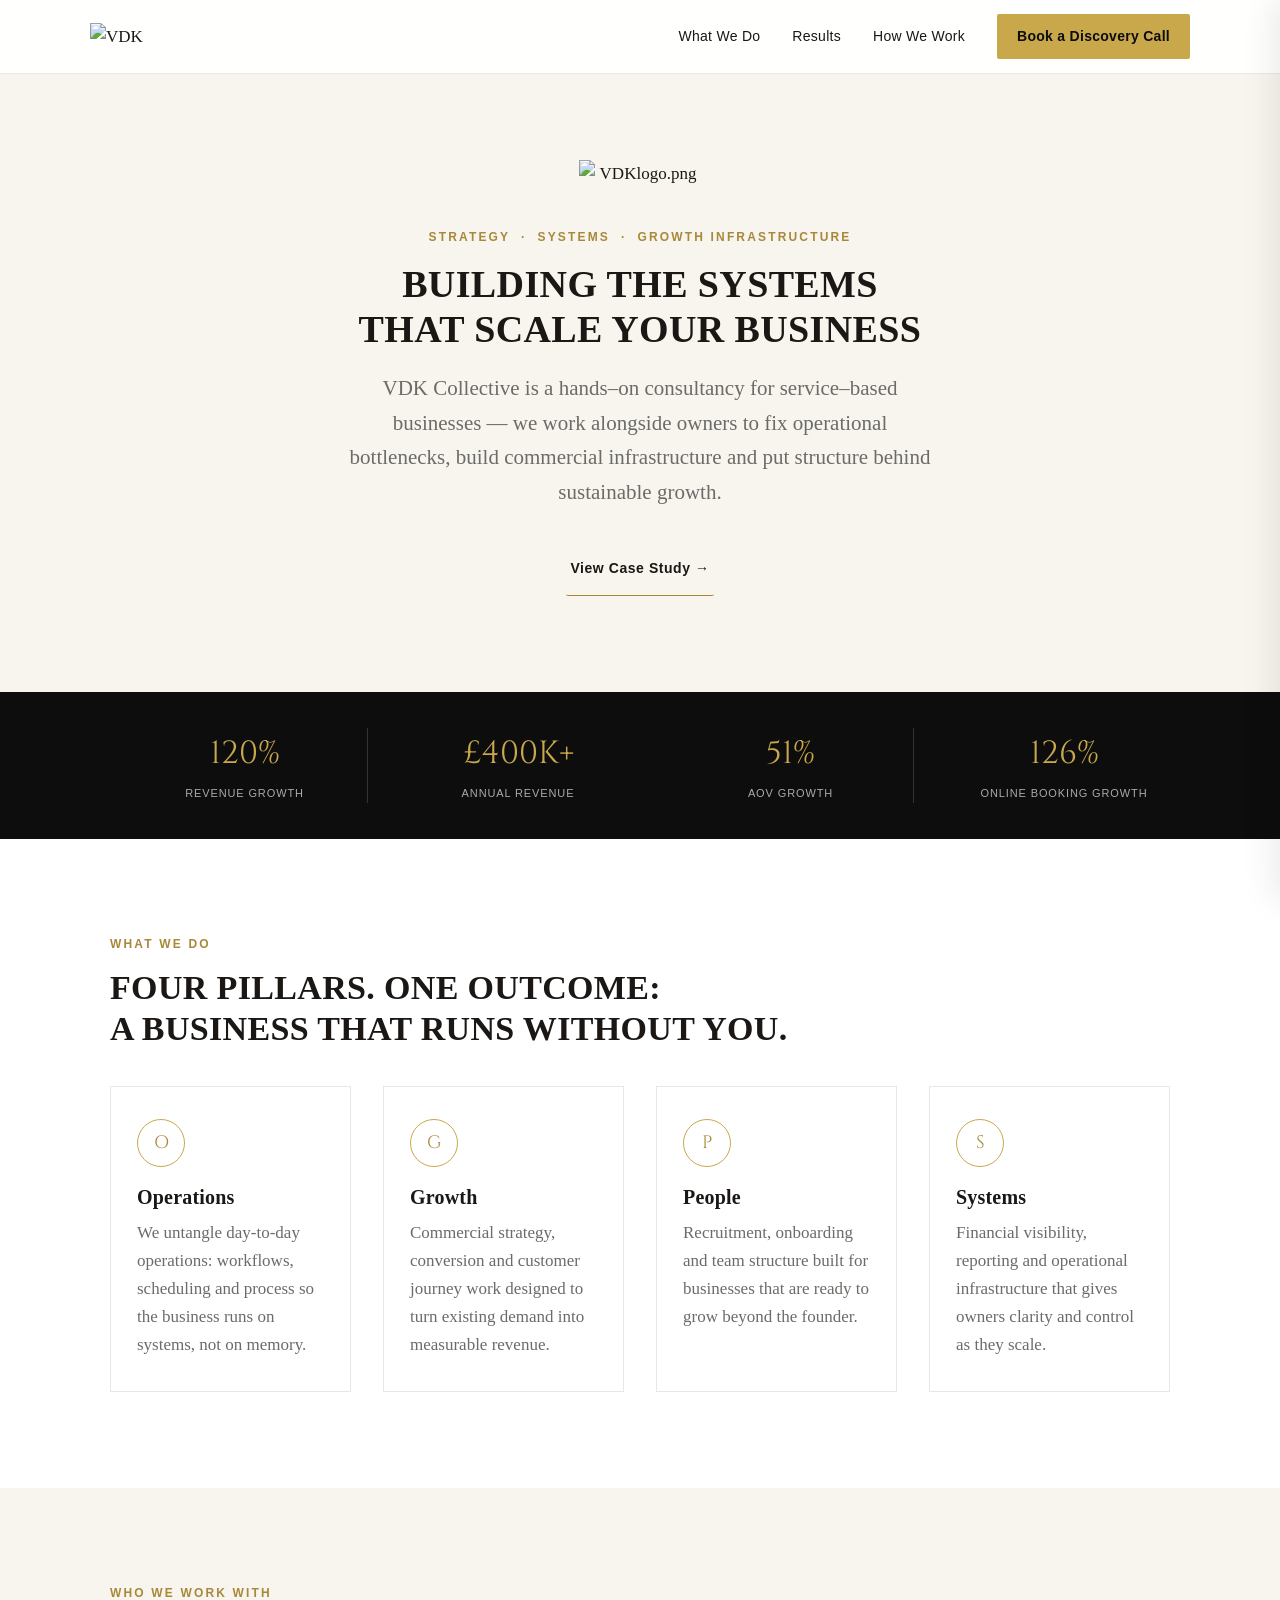
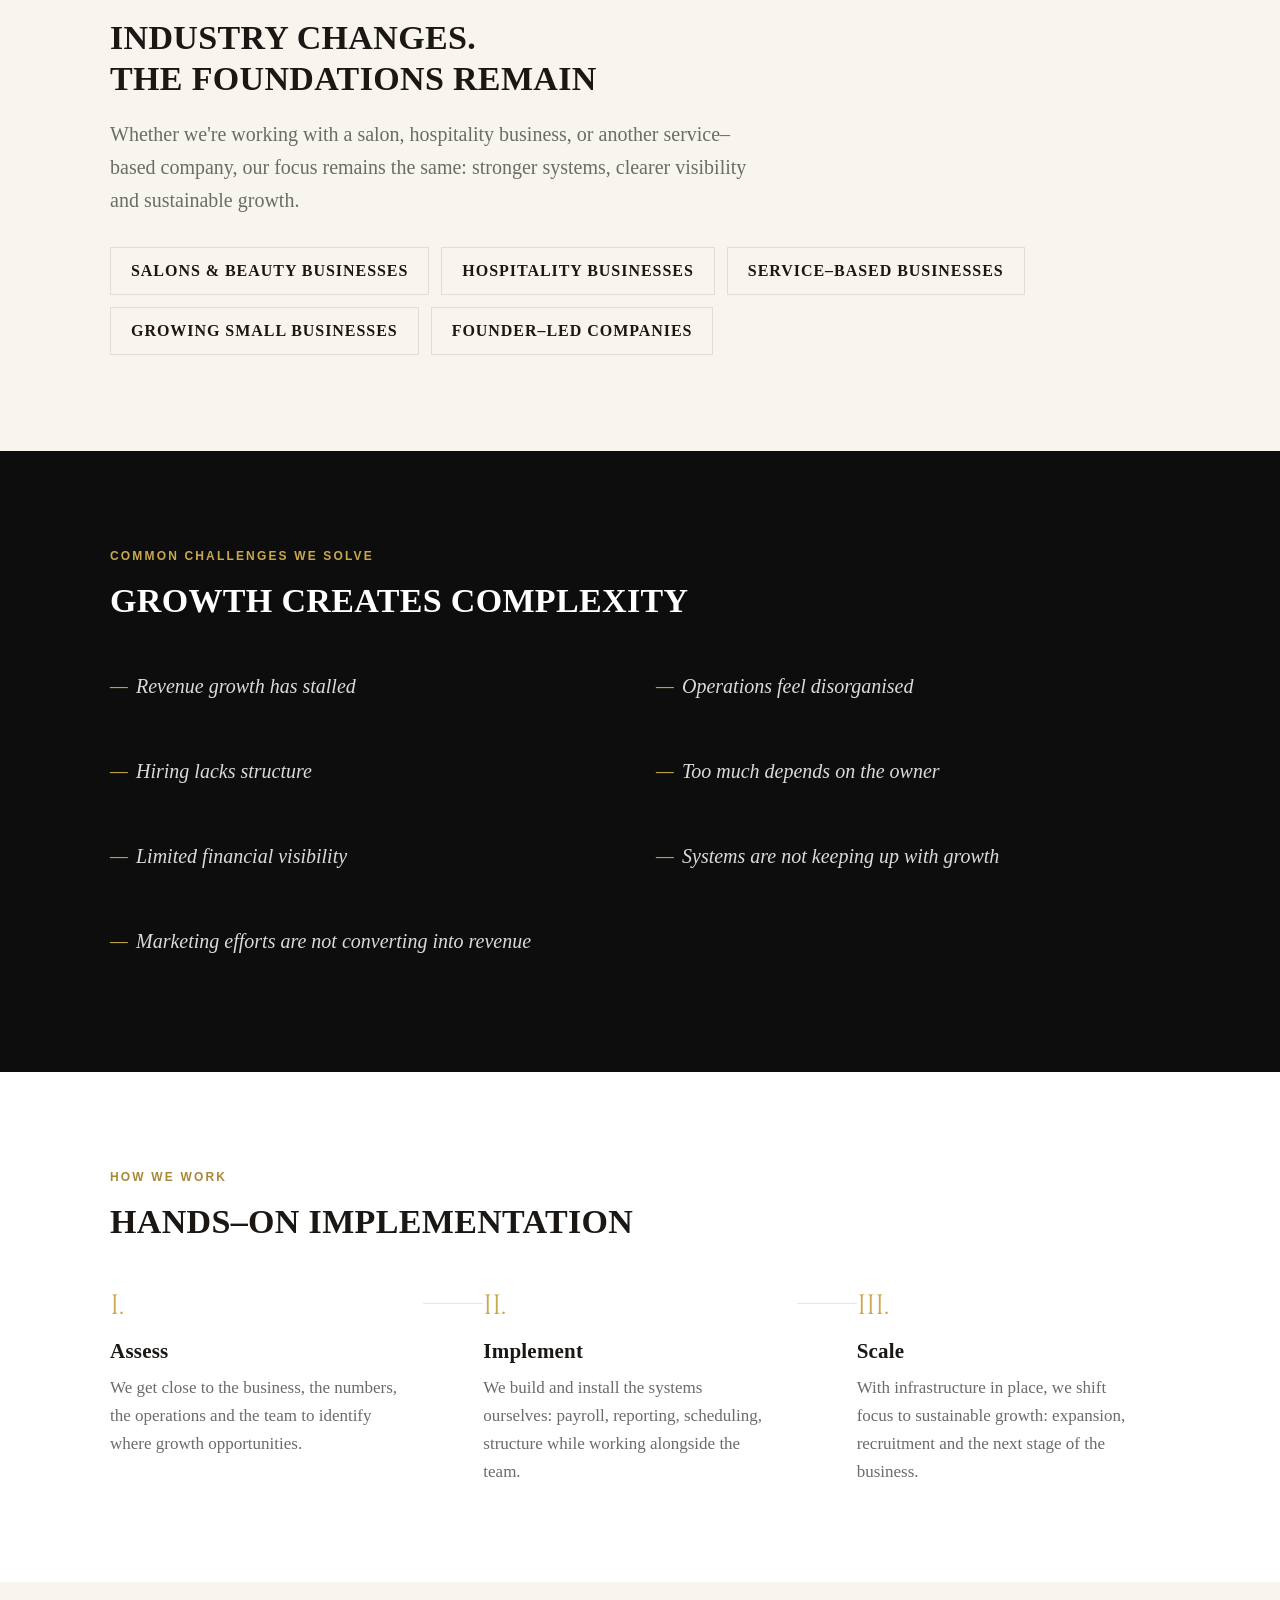
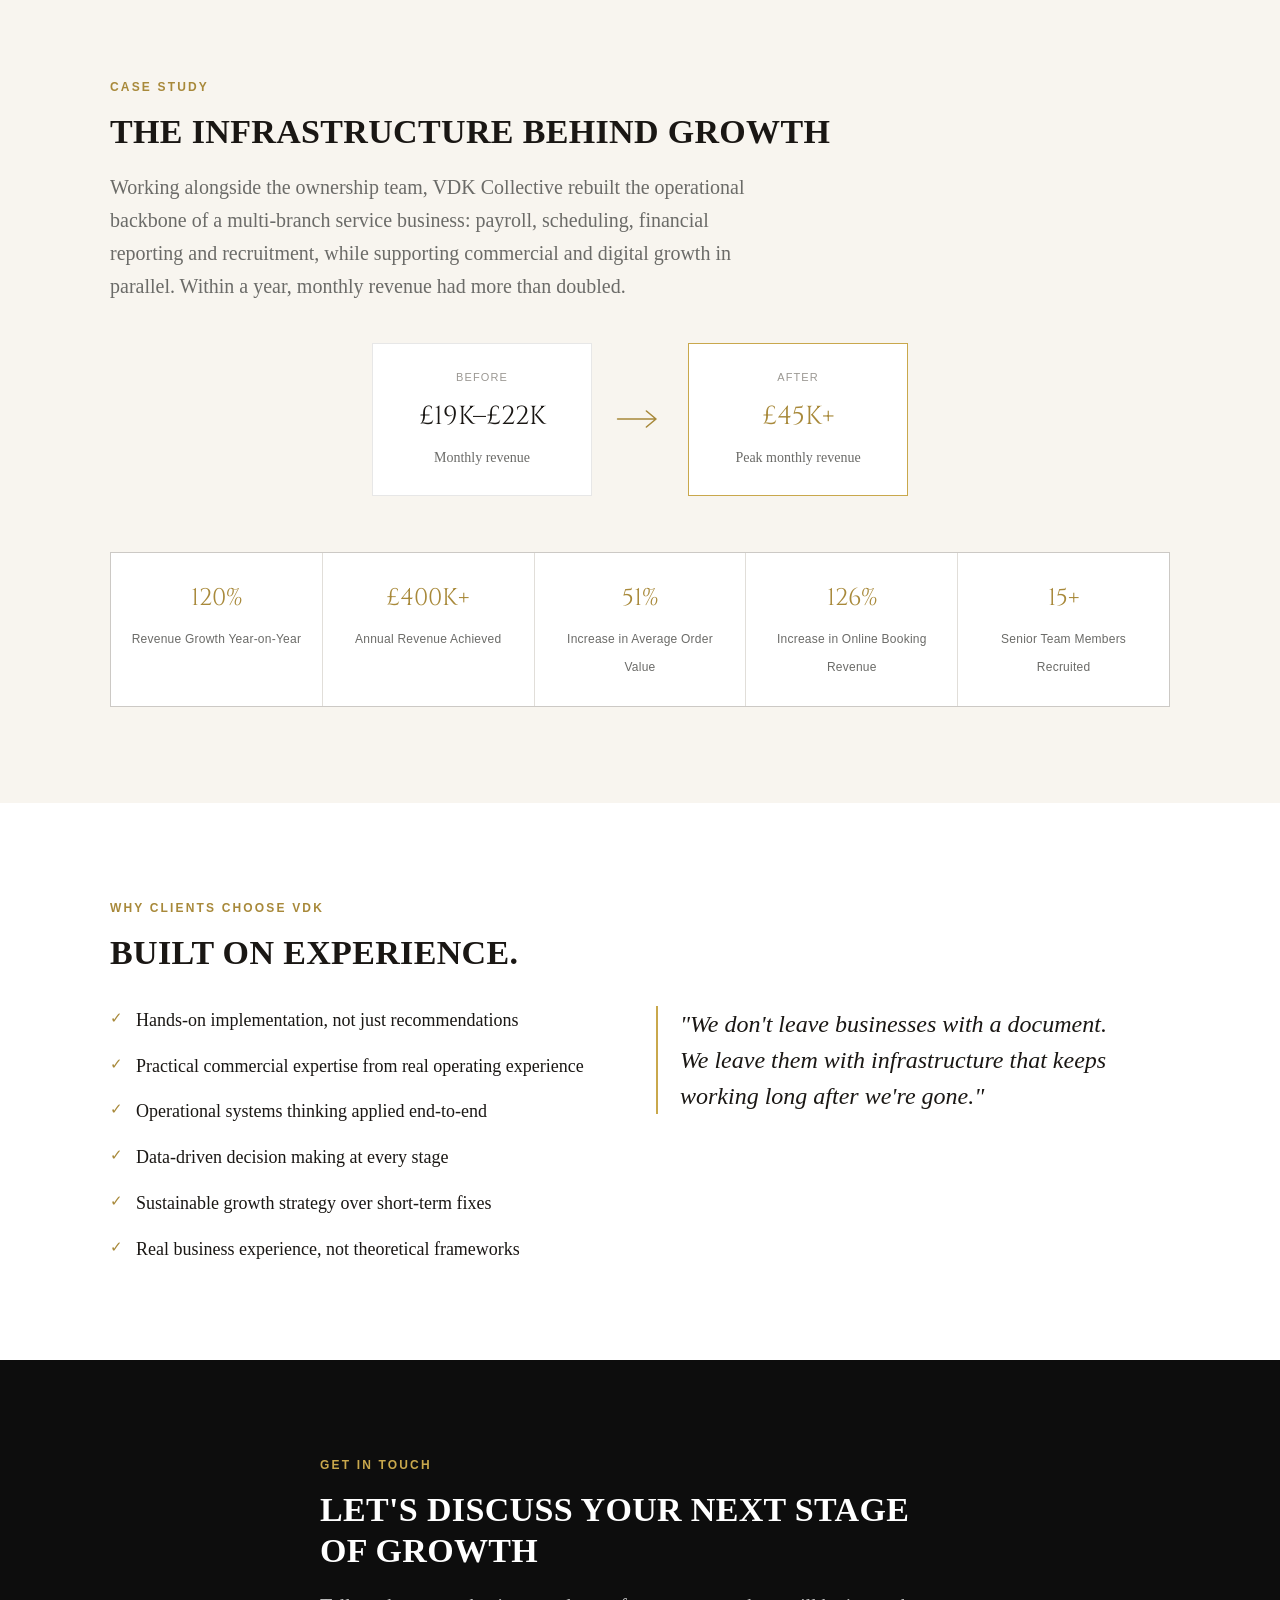
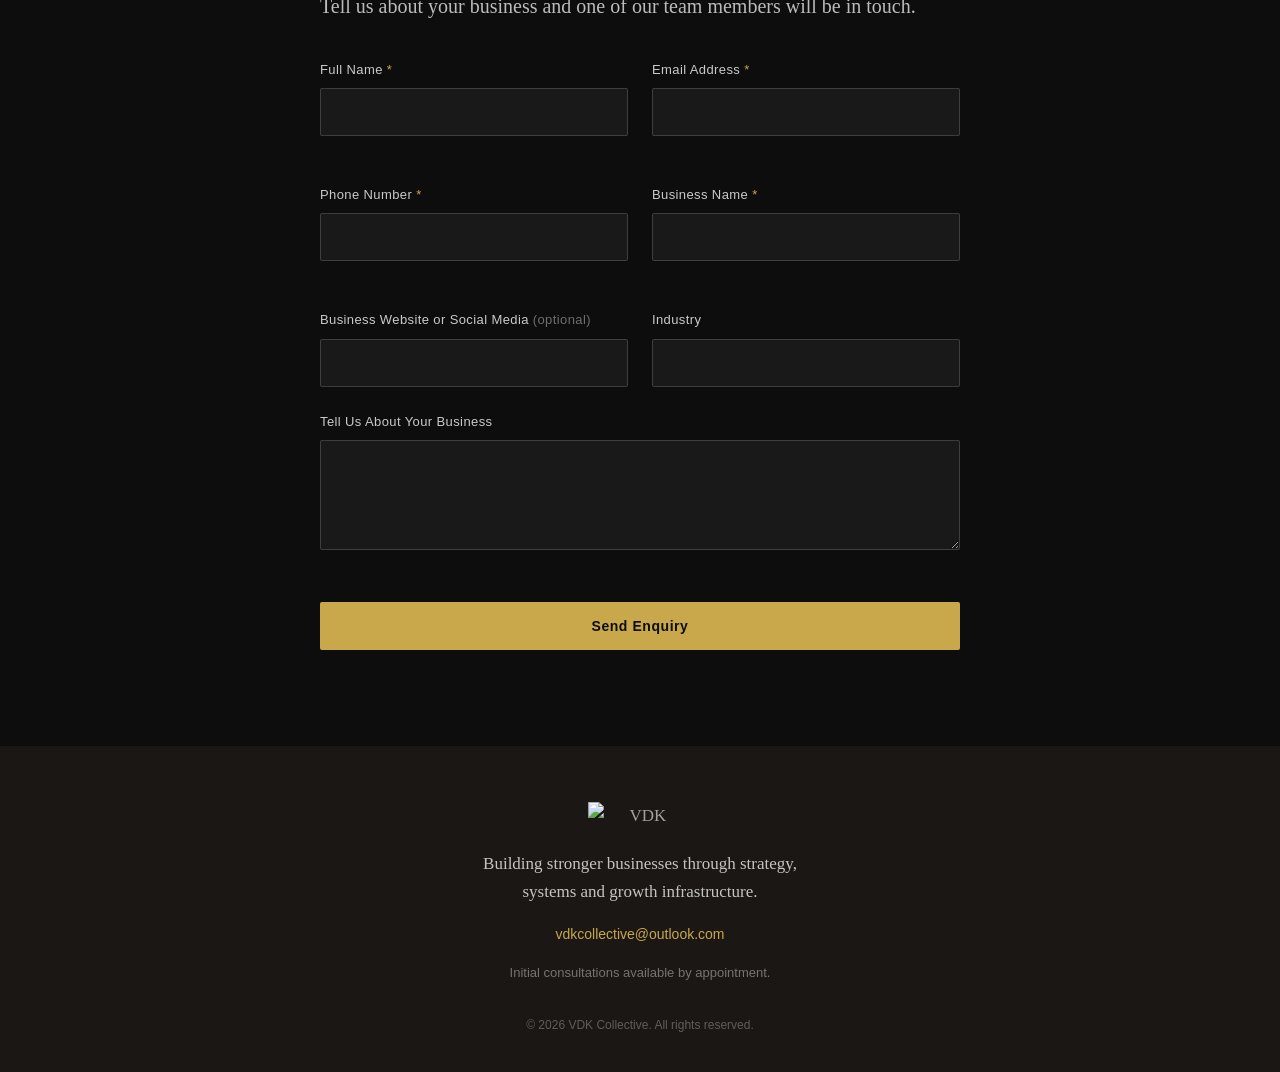
==== commit 02cd4526: "Update index.html" ====
--- a/index.html
+++ b/index.html
@@ -13,7 +13,9 @@
 </head>
 <body>
 
-  <script>var _VDK='<?!= getLogoDataUri(); ?>';</script>
+<script>
+var _VDK = "";
+</script>
 
   <a class="skip-link" href="#contact">Skip to contact form</a>
 
@@ -46,7 +48,7 @@
 
     <section class="hero" id="hero">
       <div class="hero-inner reveal">
-        <img src="" alt="VDK Collective" width="1000" height="329" class="logo-img hero-logo">
+        <img src="" alt="VDKlogo.png" width="1000" height="329" class="logo-img hero-logo">
         <p class="eyebrow">Strategy &nbsp;·&nbsp; Systems &nbsp;·&nbsp; Growth Infrastructure</p>
         <h1 class="hero-headline">BUILDING THE SYSTEMS<br>THAT SCALE YOUR BUSINESS</h1>
         <p class="hero-sub">VDK Collective is a hands–on consultancy for service–based businesses —
@@ -318,7 +320,6 @@
   <button class="back-to-top" id="backToTop" aria-label="Back to top" hidden>
     <svg viewBox="0 0 24 24" aria-hidden="true"><path d="M12 5 L12 19 M6 11 L12 5 L18 11" /></svg>
   </button>
-
-  <?!= include('JavaScript'); ?>
+<script src="script.js"></script>
 </body>
 </html>
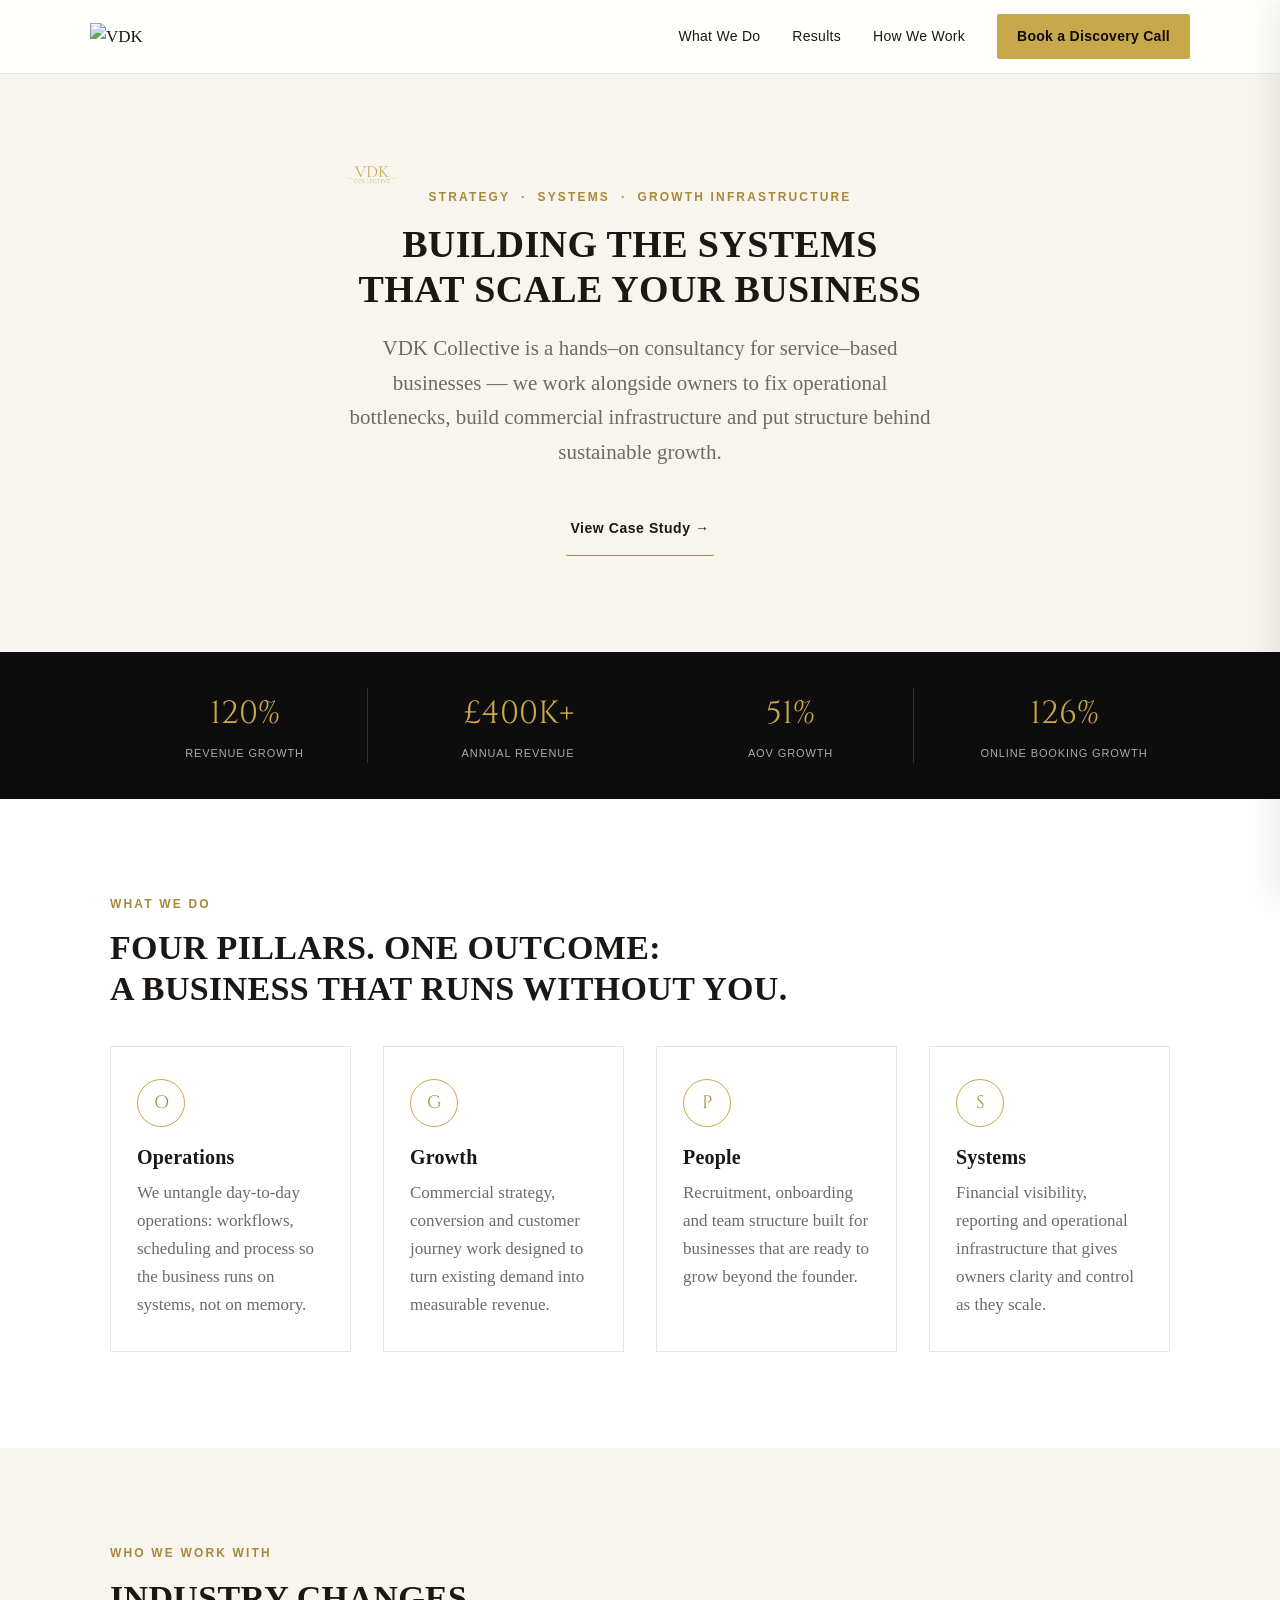
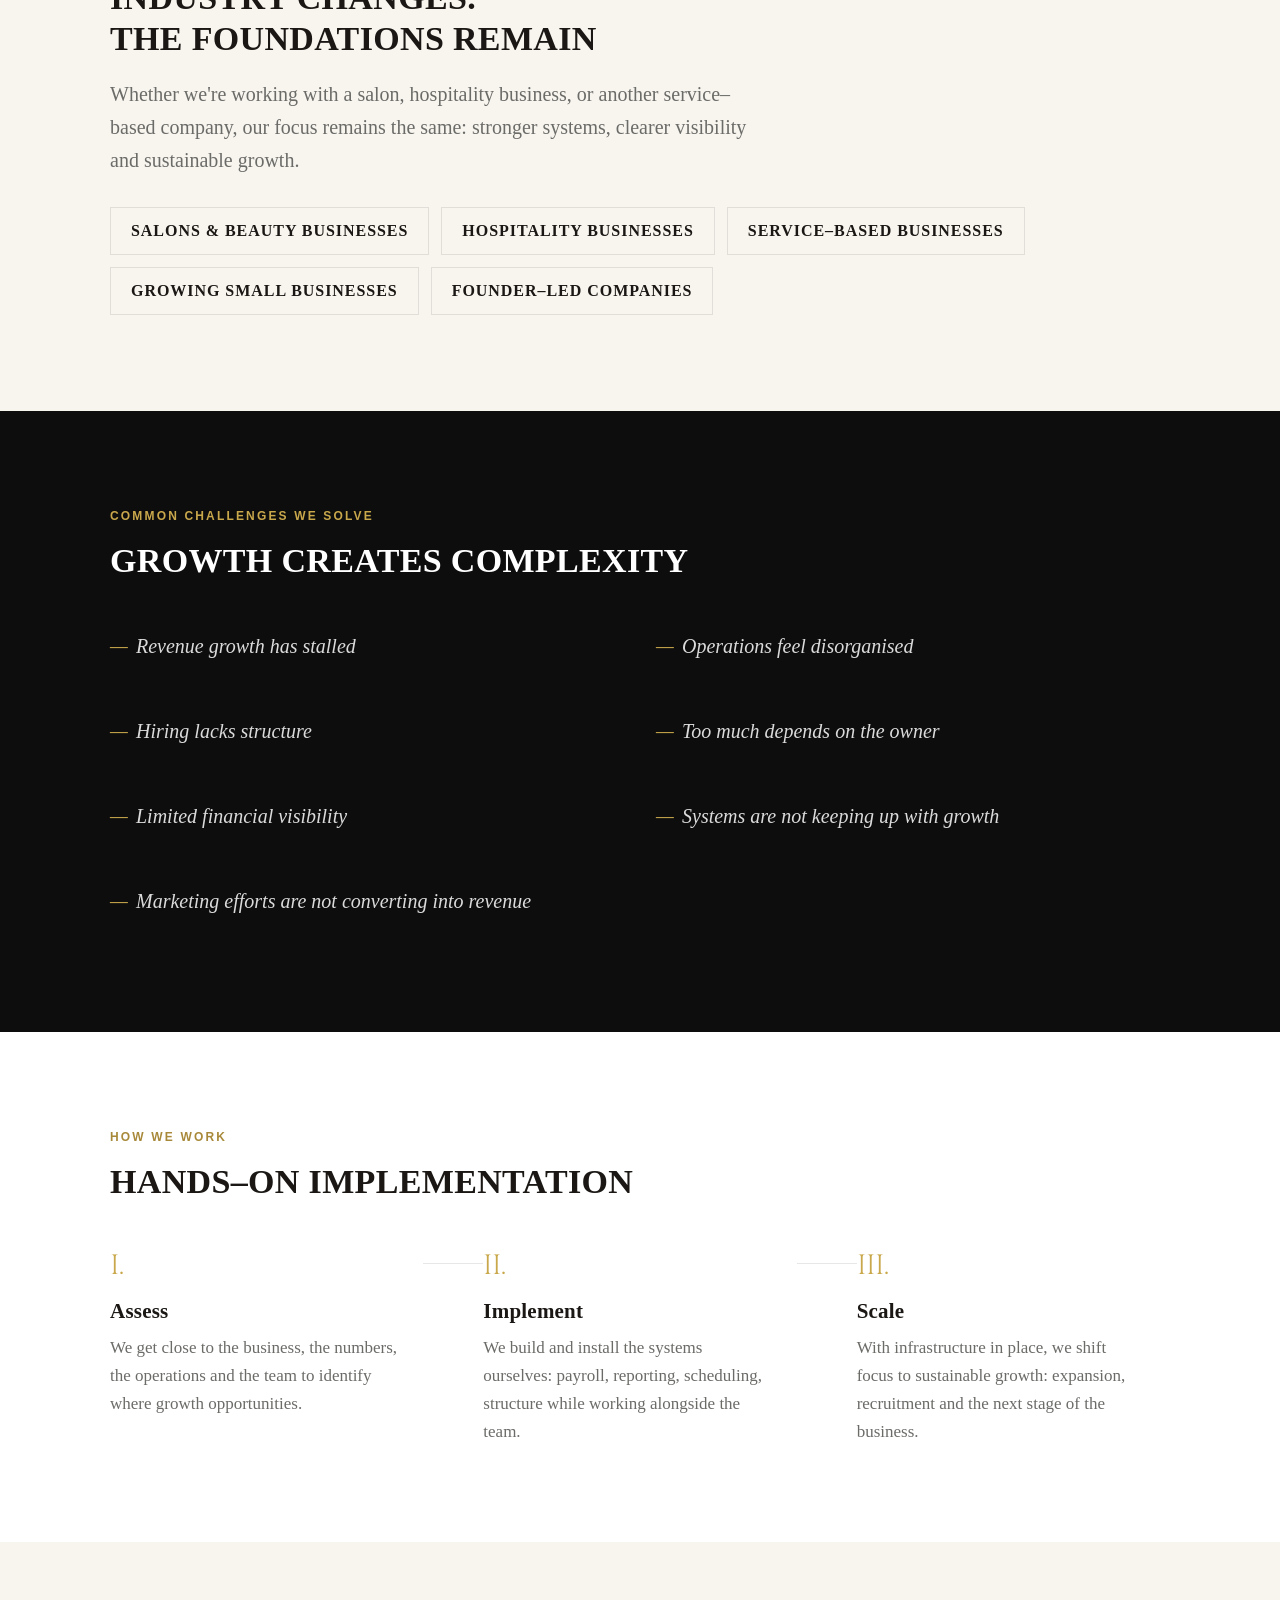
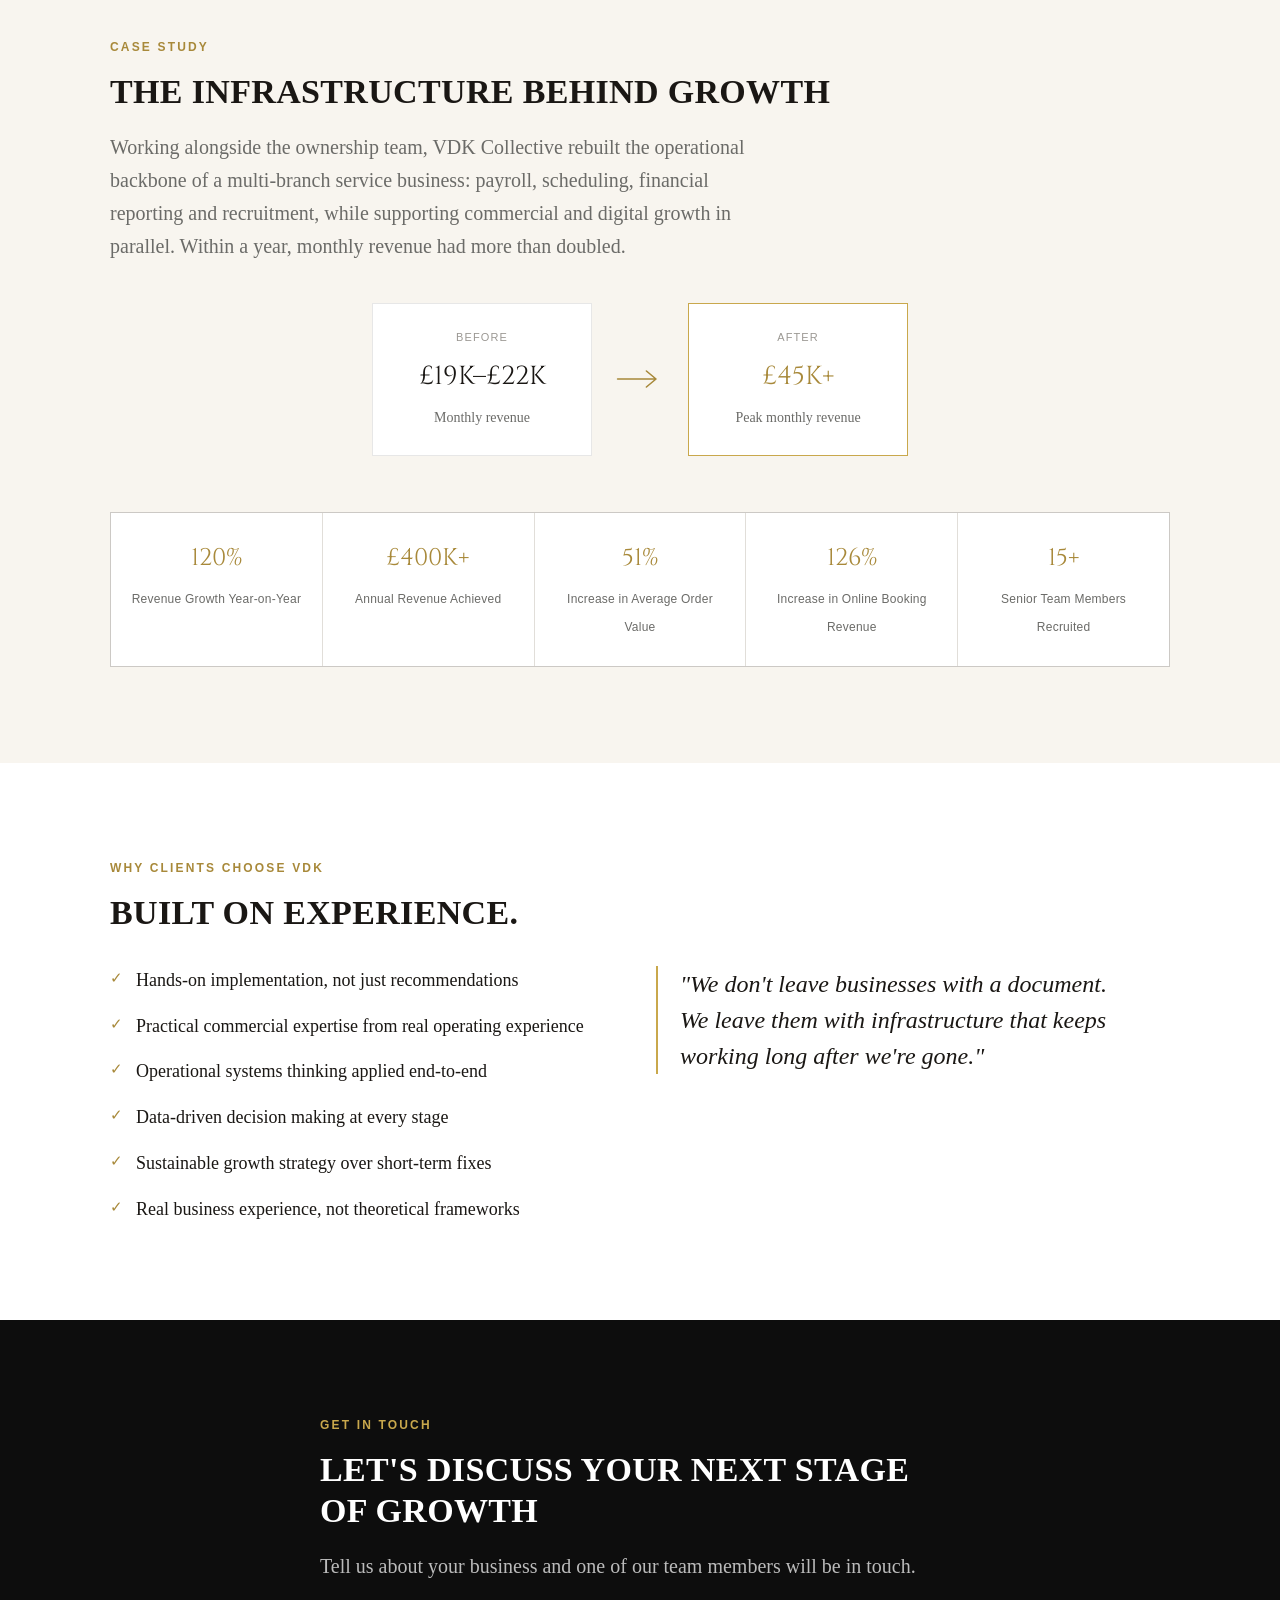
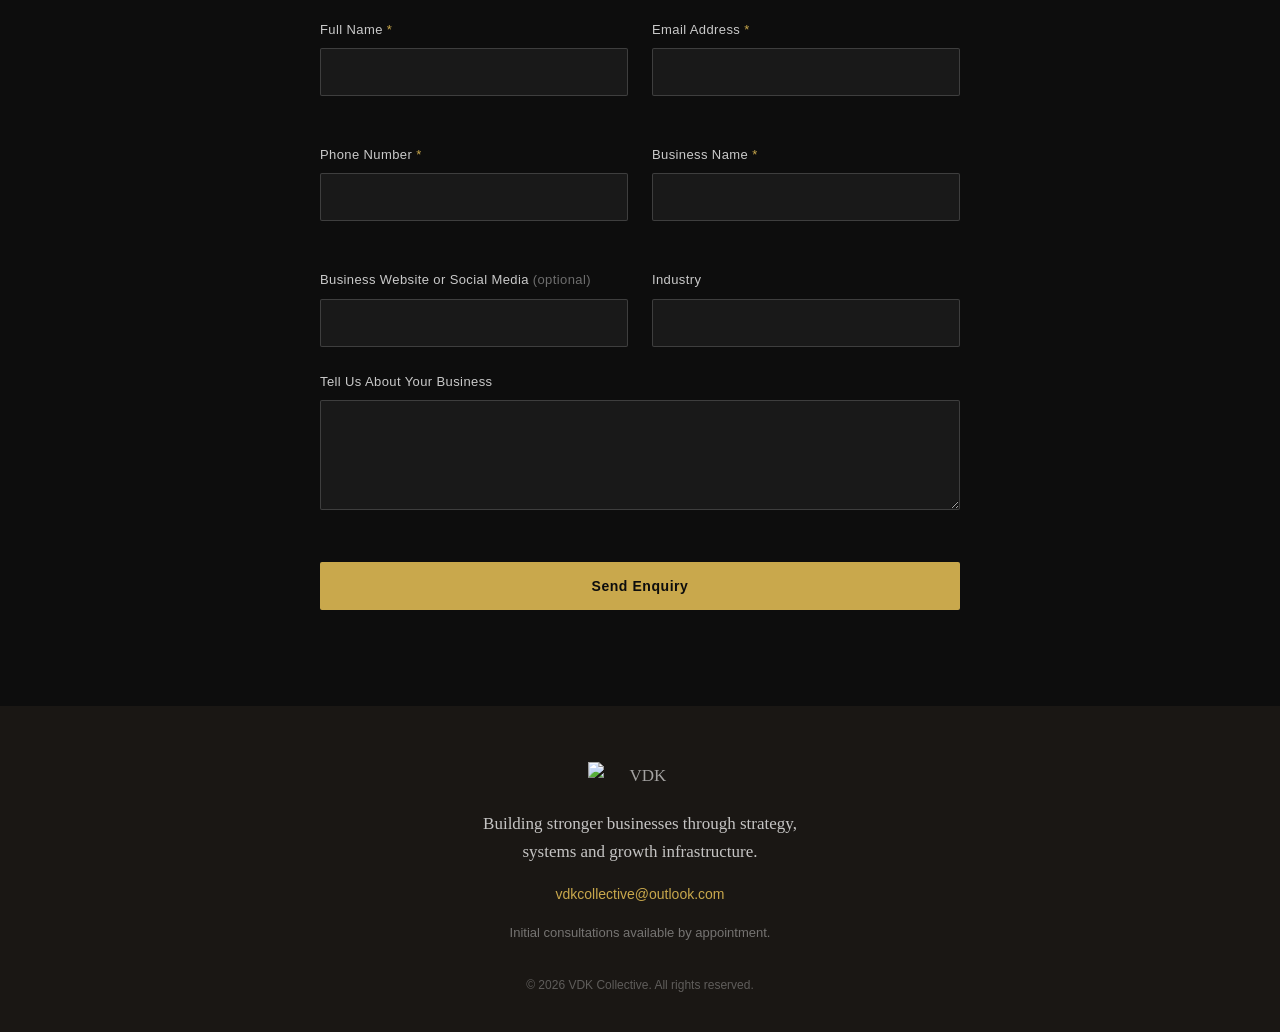
==== commit 3137264e: "Clean up index.html and update logo image Removed unused script tag and updated logo image source." ====
--- a/index.html
+++ b/index.html
@@ -13,9 +13,6 @@
 </head>
 <body>
 
-<script>
-var _VDK = "";
-</script>
 
   <a class="skip-link" href="#contact">Skip to contact form</a>
 
@@ -48,7 +45,7 @@
 
     <section class="hero" id="hero">
       <div class="hero-inner reveal">
-        <img src="" alt="VDKlogo.png" width="1000" height="329" class="logo-img hero-logo">
+        <img src="VDKlogo.png" alt="VDK Collective" width="1000" height="329" class="logo-img">
         <p class="eyebrow">Strategy &nbsp;·&nbsp; Systems &nbsp;·&nbsp; Growth Infrastructure</p>
         <h1 class="hero-headline">BUILDING THE SYSTEMS<br>THAT SCALE YOUR BUSINESS</h1>
         <p class="hero-sub">VDK Collective is a hands–on consultancy for service–based businesses —
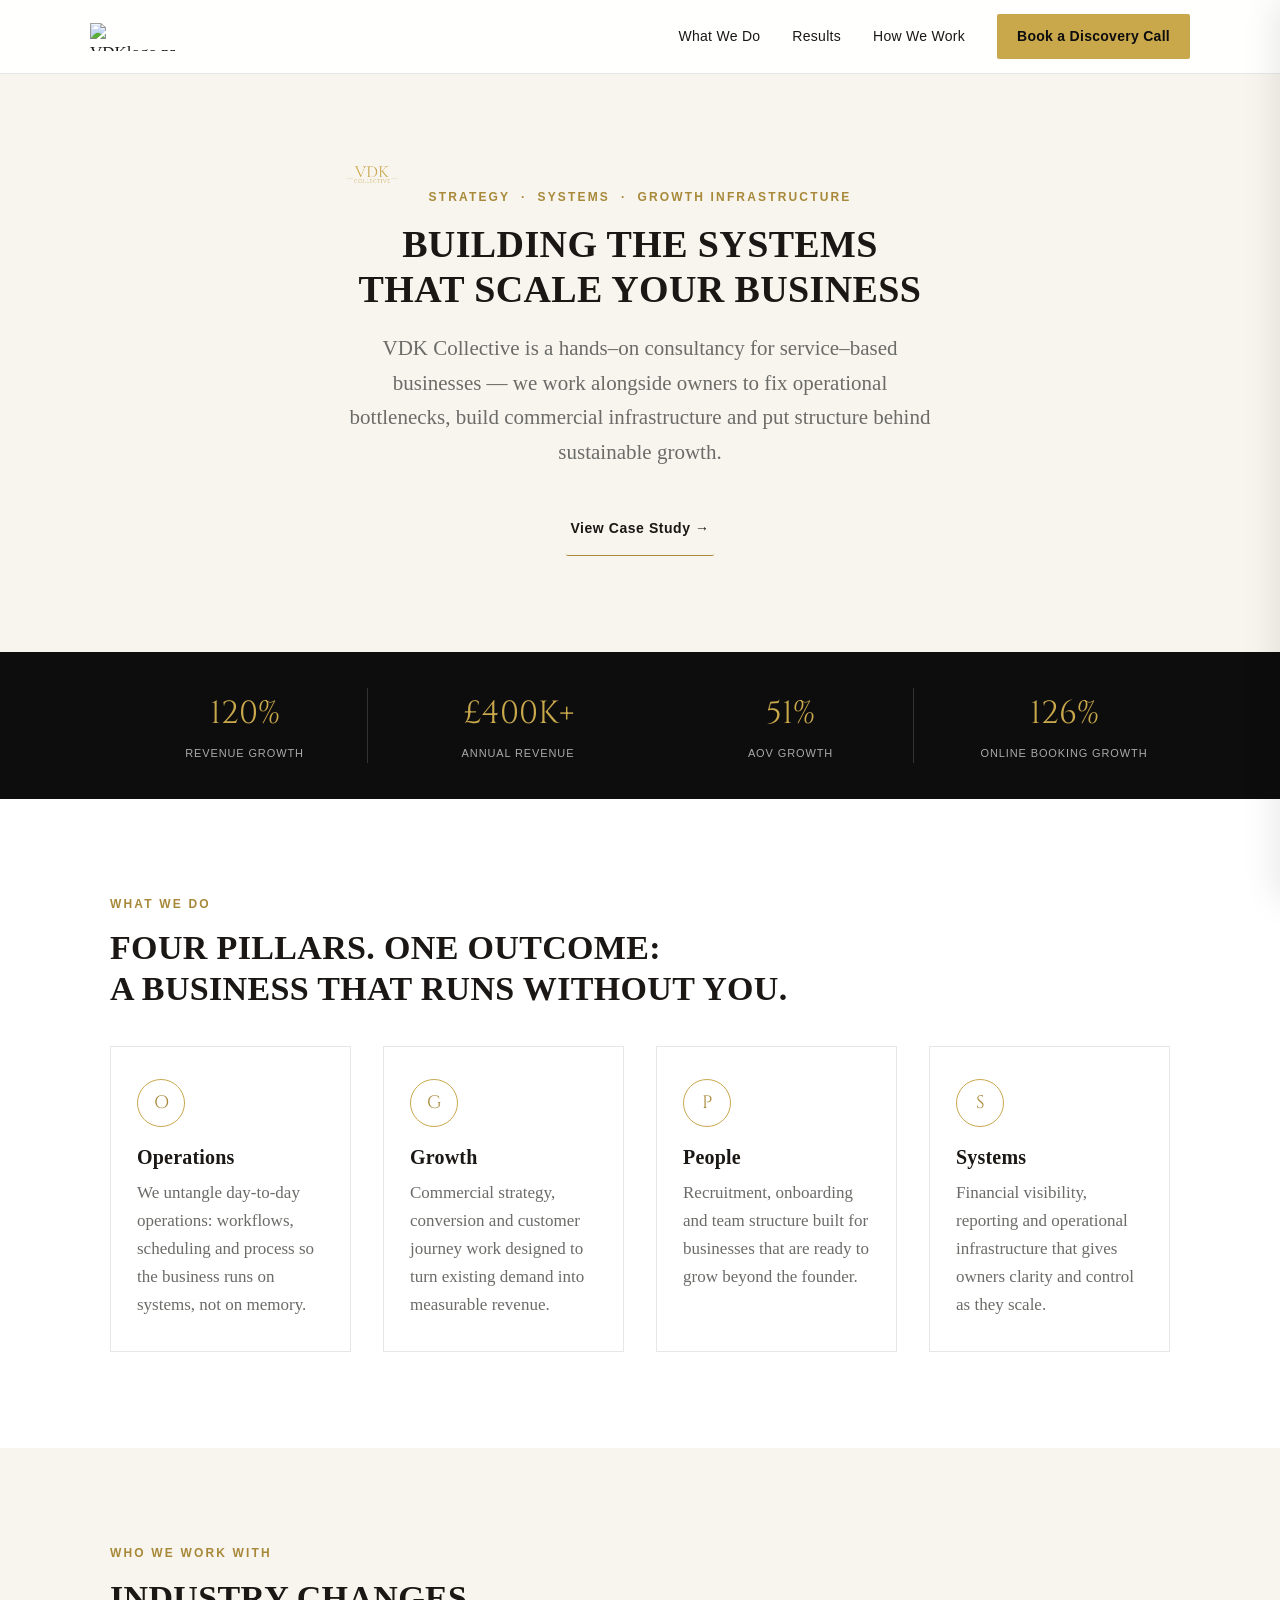
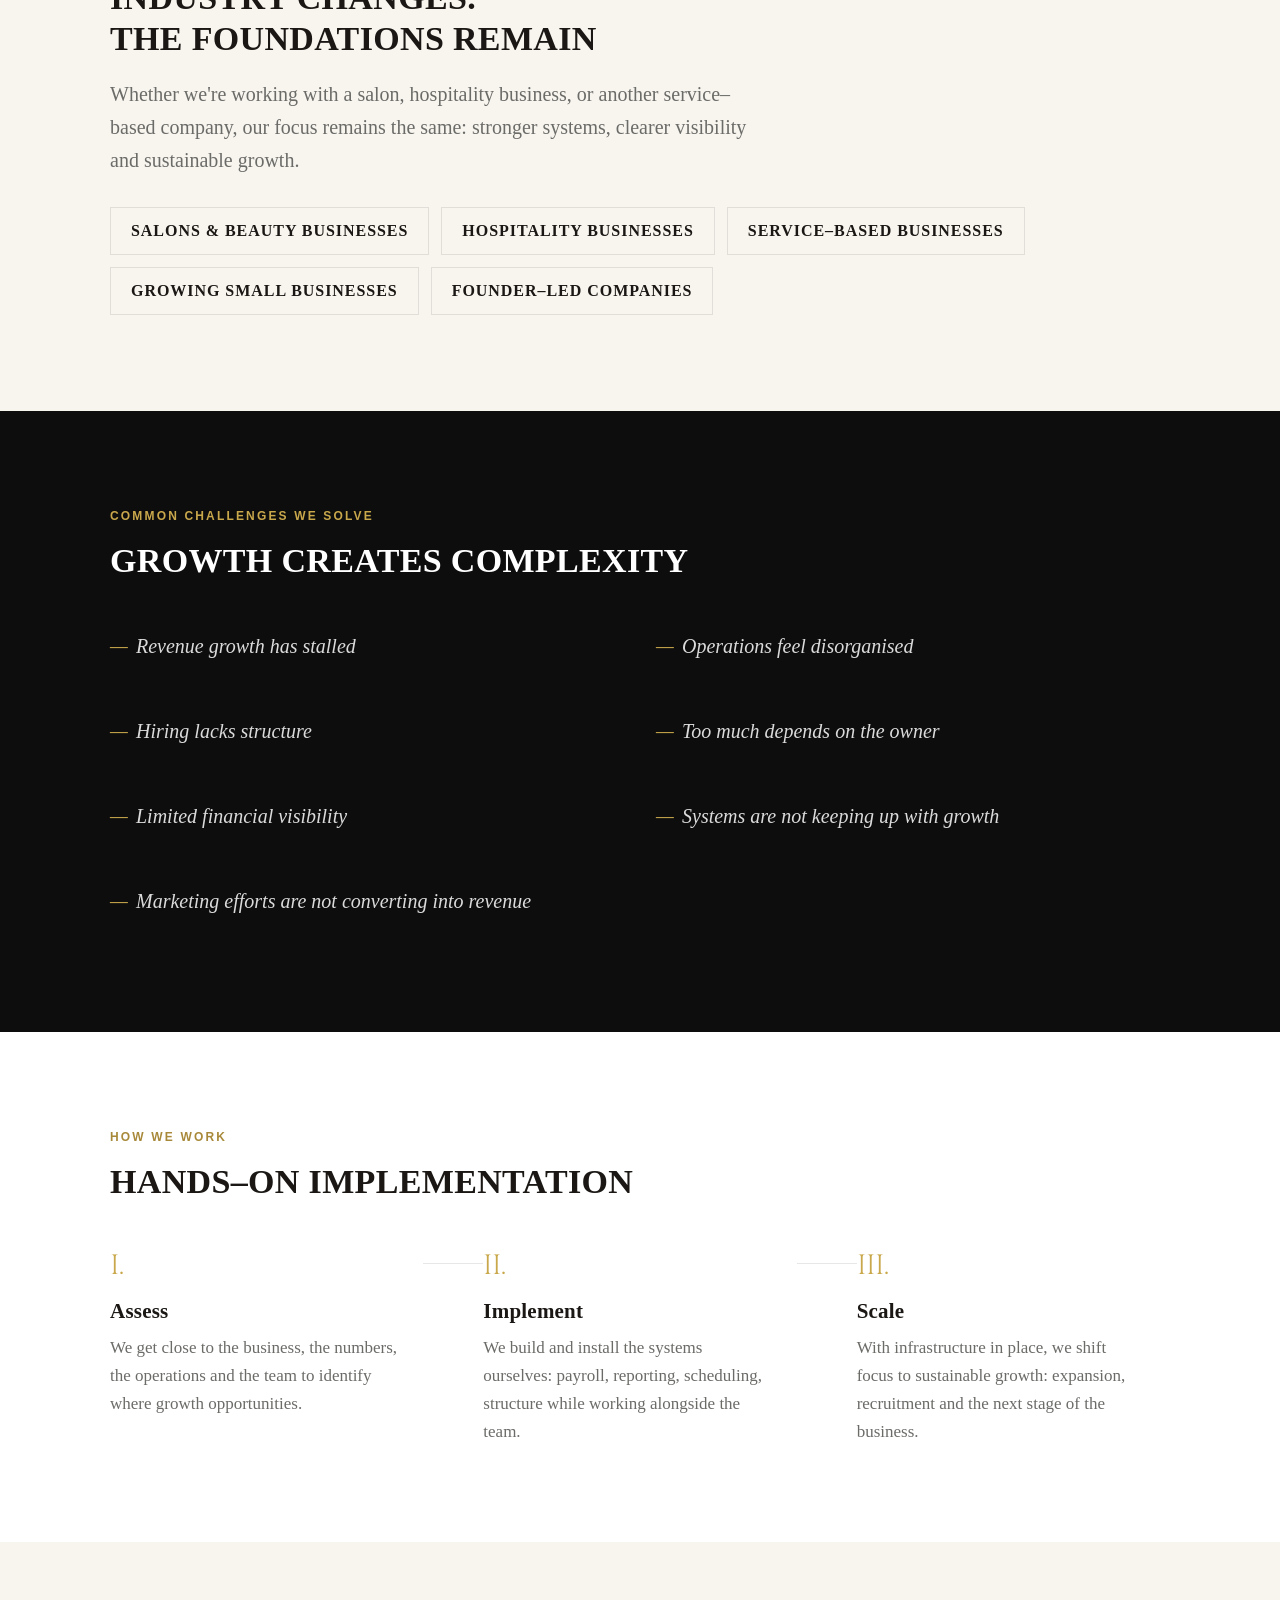
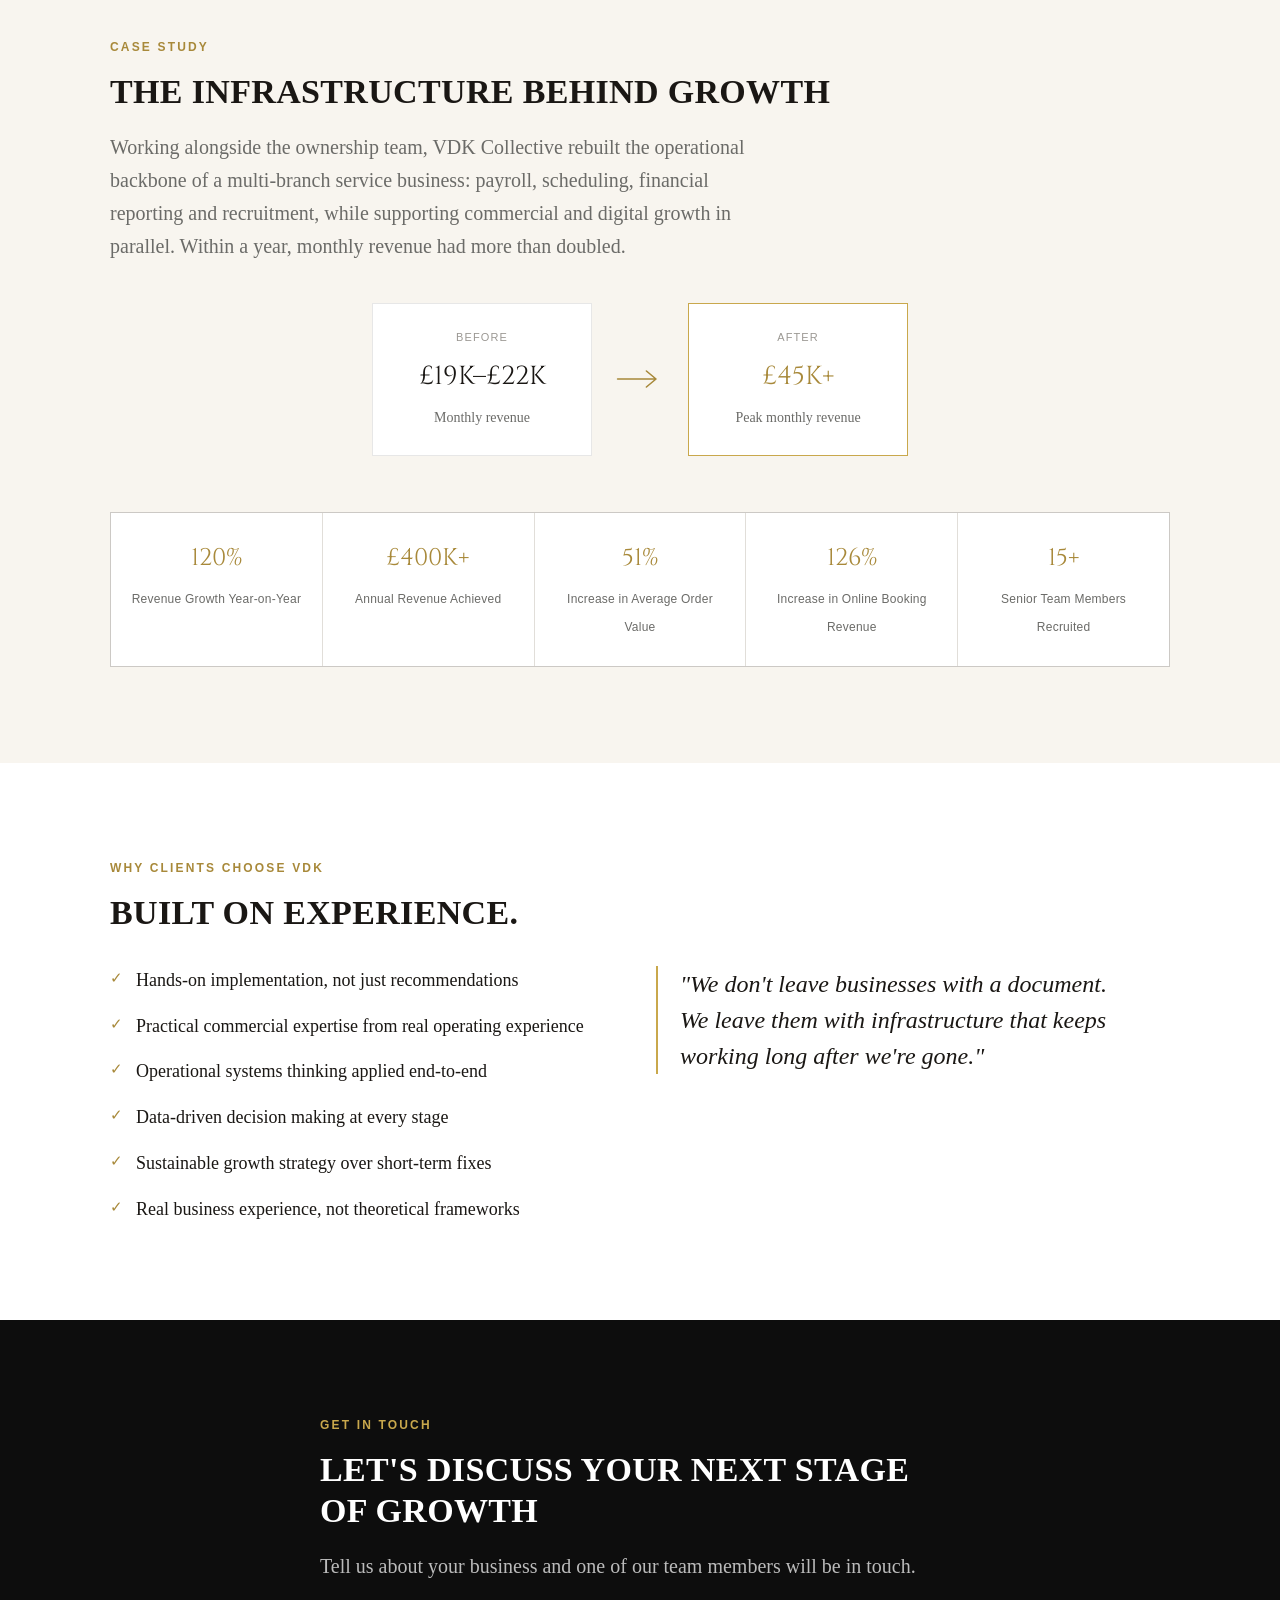
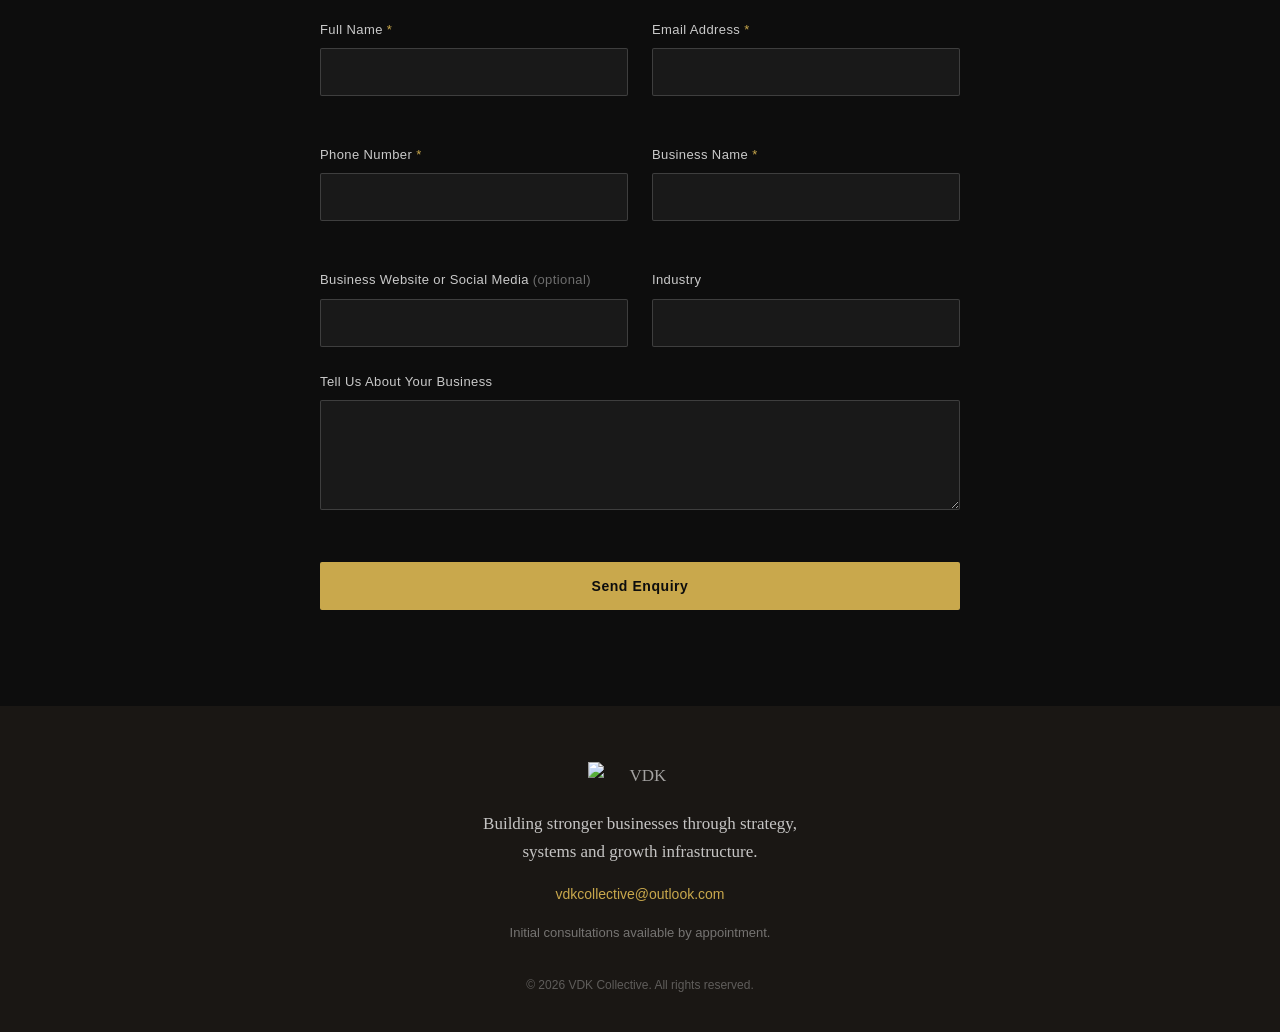
==== commit affa7f34: "Fix logo image source and alt text Updated the logo image source and alt text in the header." ====
--- a/index.html
+++ b/index.html
@@ -19,7 +19,7 @@
   <header class="site-header" id="siteHeader">
     <div class="nav-inner">
       <a href="#top" class="logo logo--nav" aria-label="VDK Collective — home">
-        <img src="" alt="VDK Collective" width="1000" height="329" class="logo-img">
+        <img src="" alt="VDKlogo,png" width="1000" height="329" class="logo-img">
       </a>
       <nav class="nav-links" aria-label="Primary">
         <a href="#what-we-do">What We Do</a>
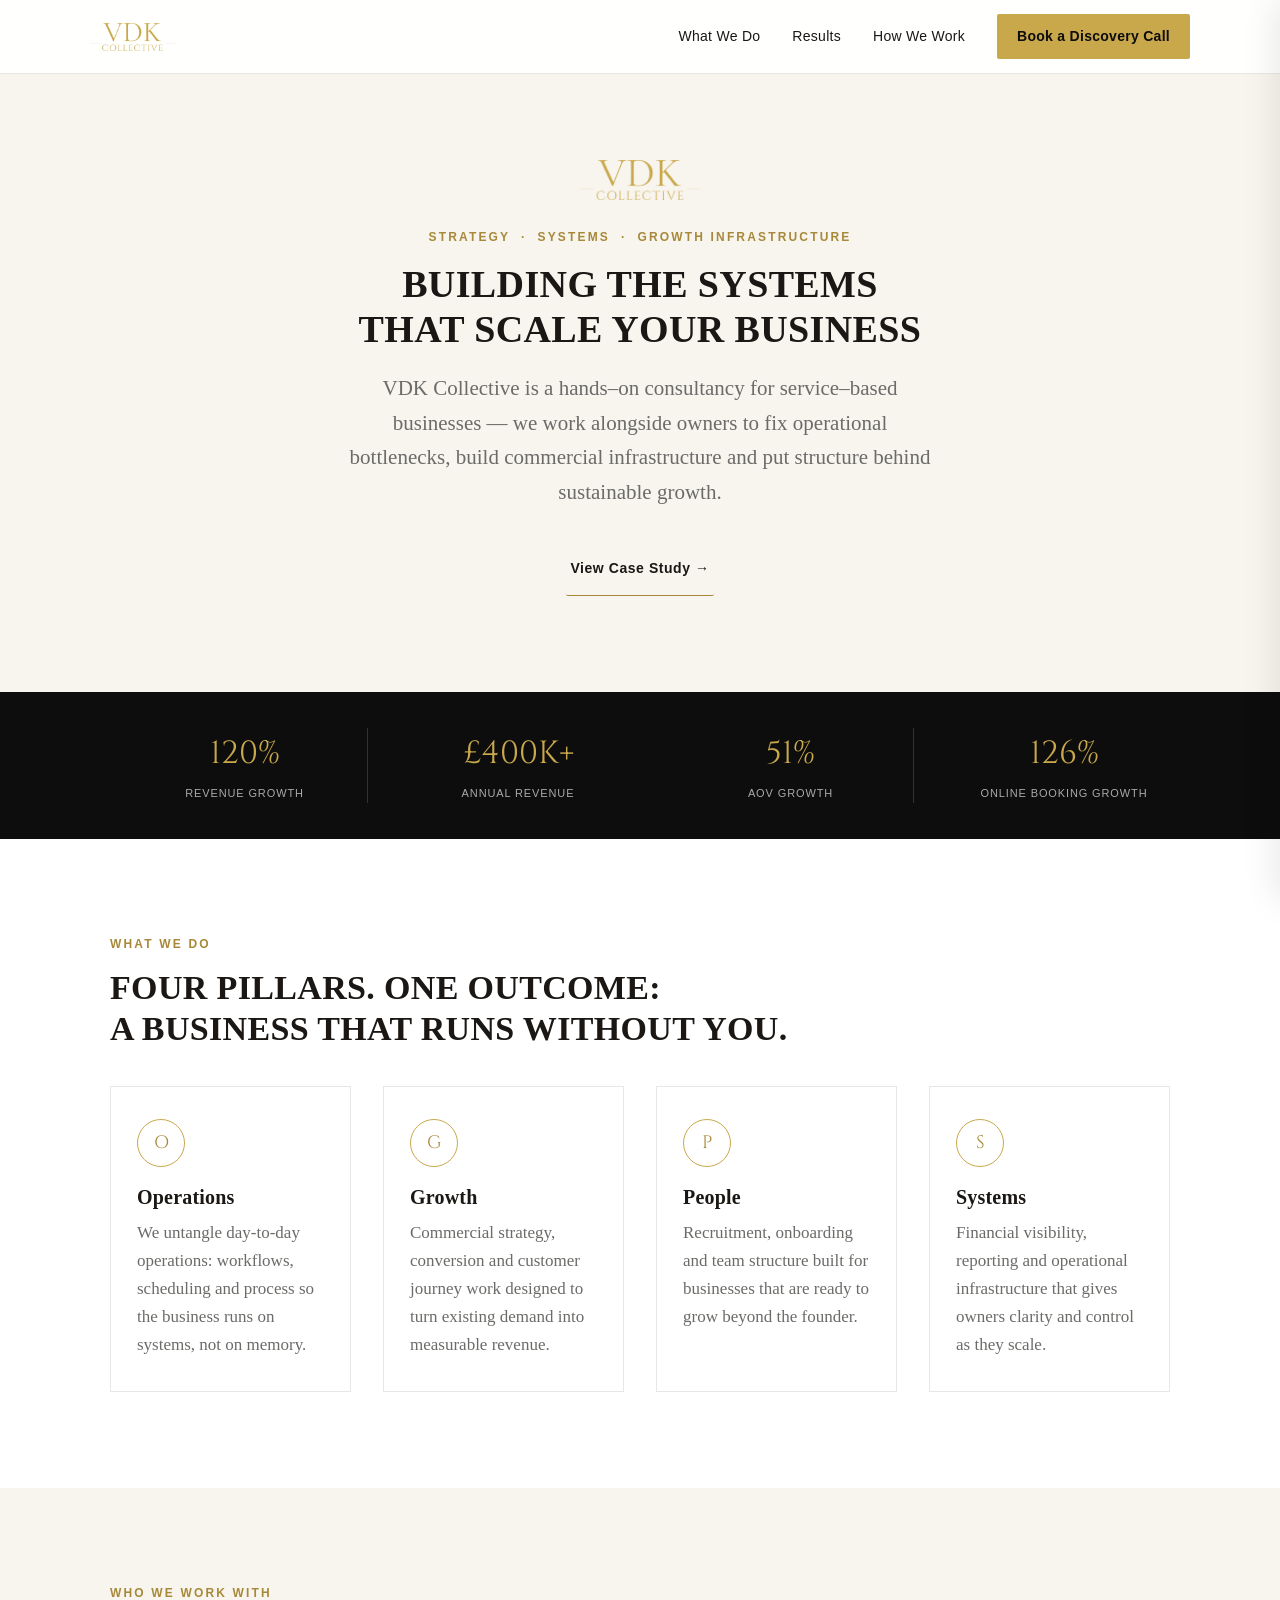
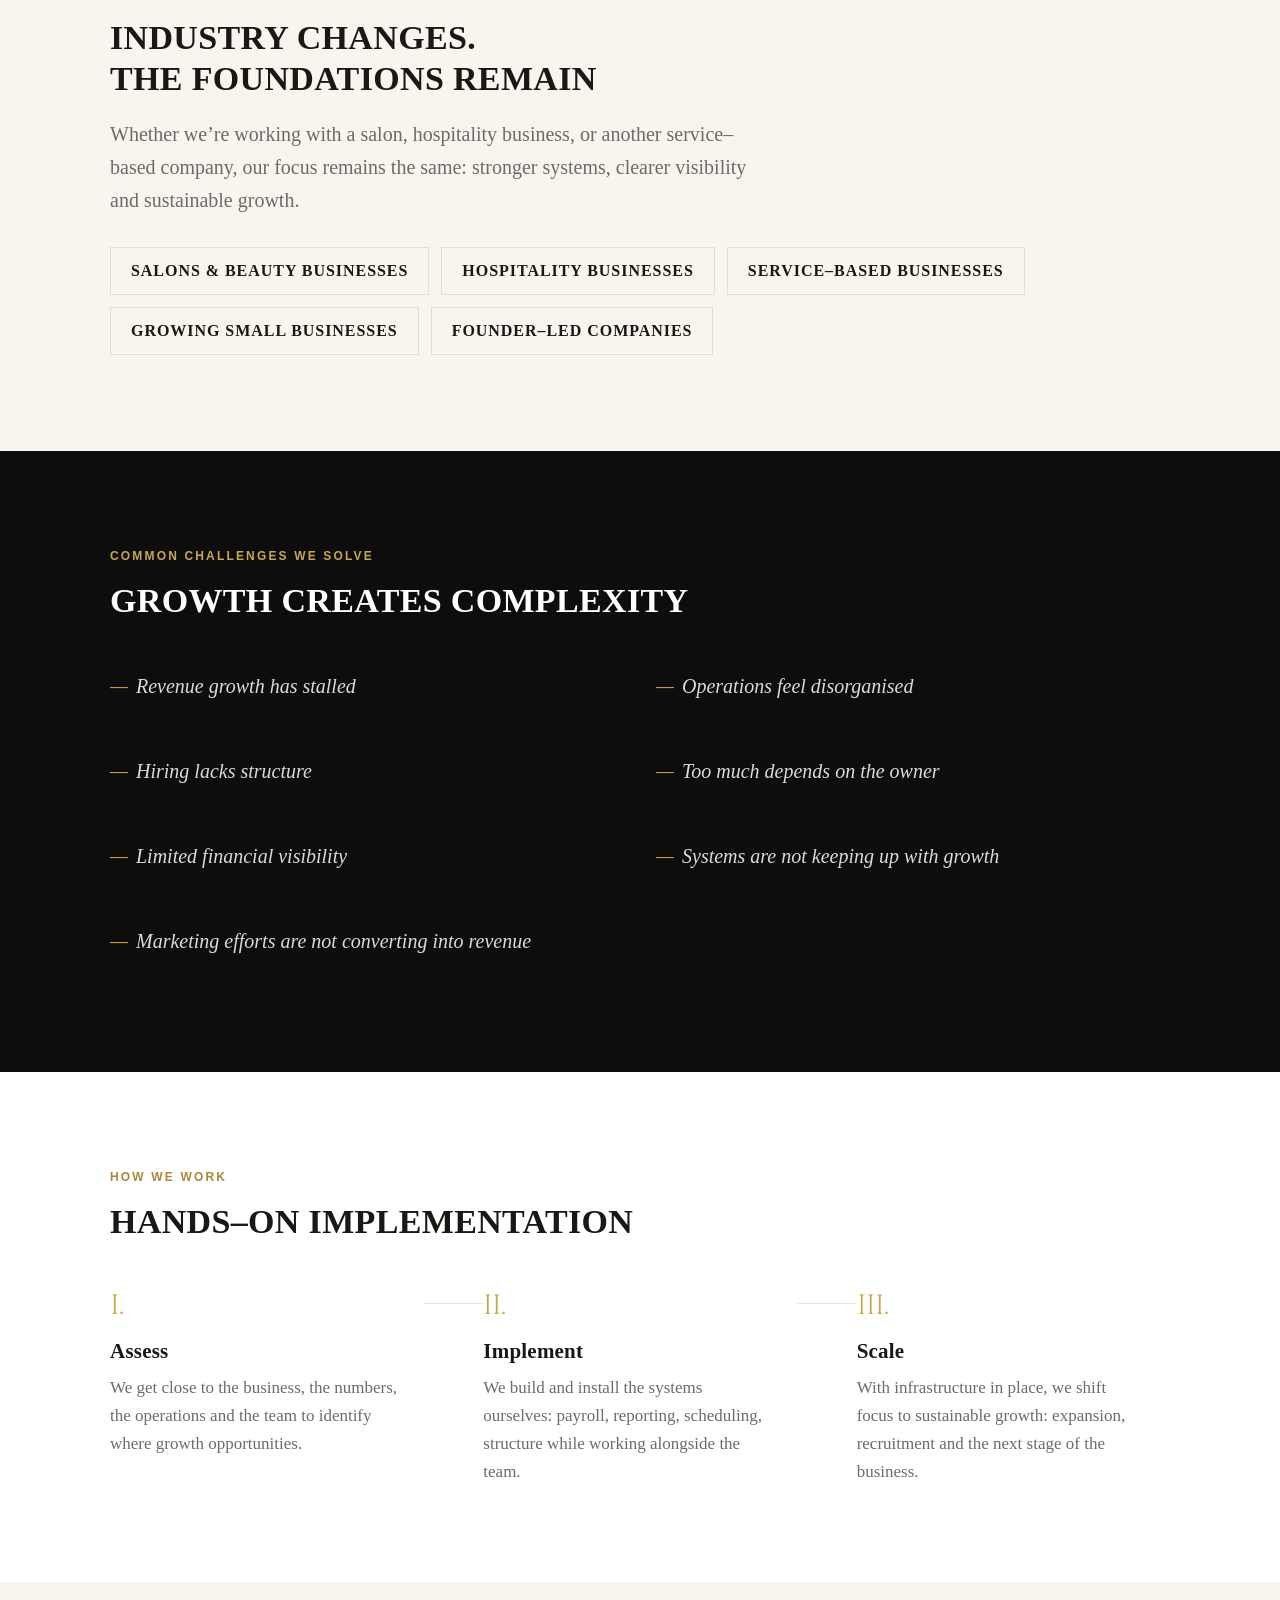
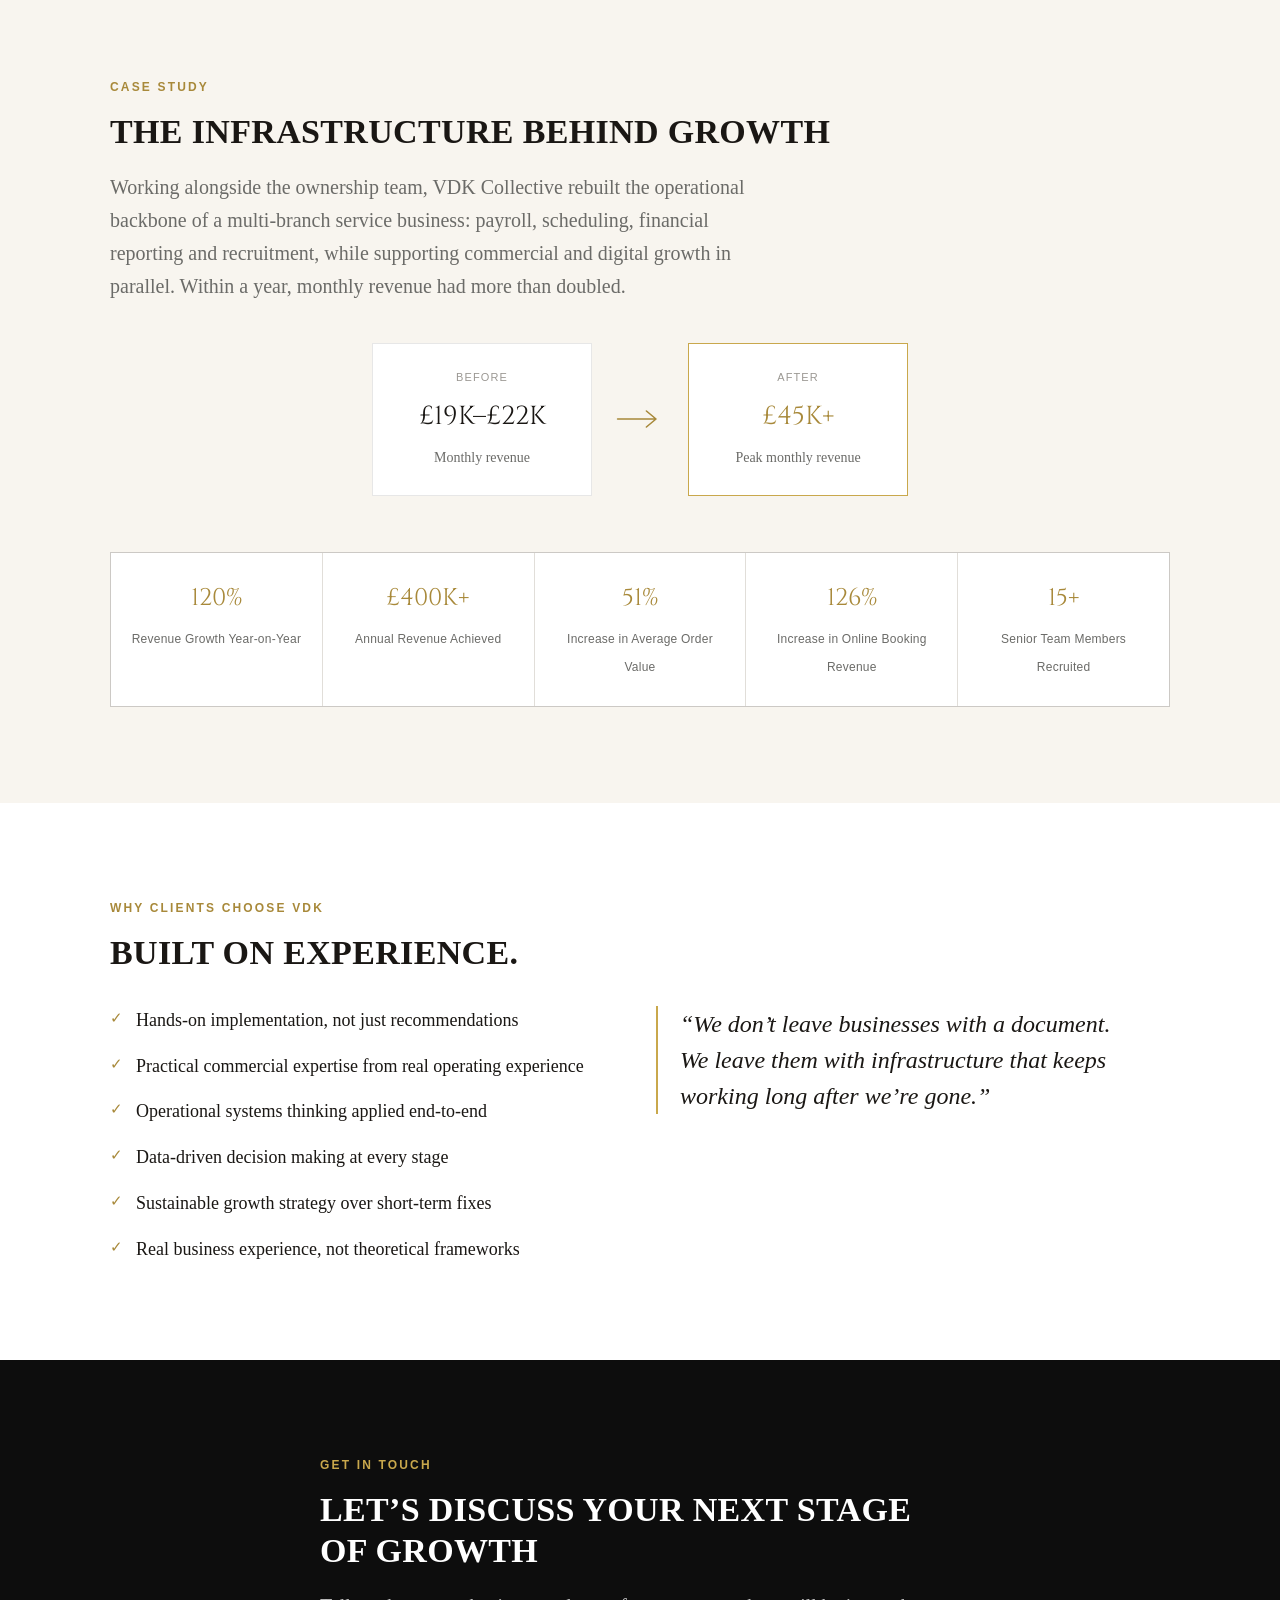
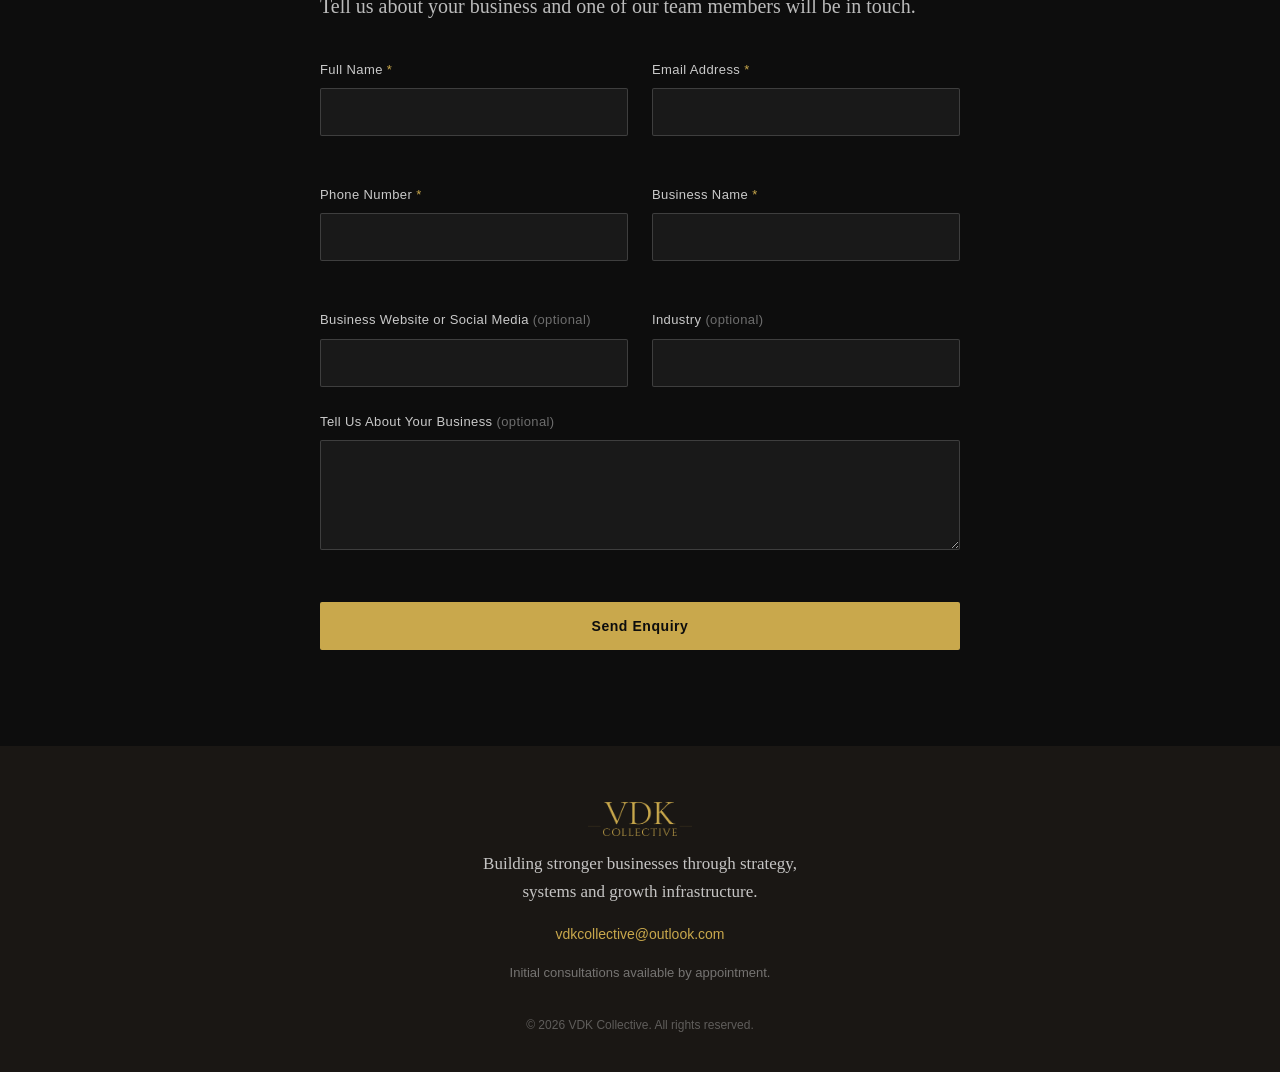
==== commit 9d0e1d1c: "Update print statement from 'Hello' to 'Goodbye'" ====
--- a/index.html
+++ b/index.html
@@ -1,25 +1,432 @@
 <!DOCTYPE html>
 <html lang="en">
 <head>
-  <base target="_top">
   <meta charset="UTF-8">
   <meta name="viewport" content="width=device-width, initial-scale=1, viewport-fit=cover">
   <title>VDK Collective — Building Stronger Businesses</title>
-  <meta name="description" content="VDK Collective helps service–based businesses scale through stronger operations, systems and commercial strategy — hands-–on implementation, not just recommendations.">
+  <meta name="description" content="VDK Collective helps service-based businesses scale through stronger operations, systems and commercial strategy — hands-on implementation, not just recommendations.">
   <link rel="preconnect" href="https://fonts.googleapis.com">
   <link rel="preconnect" href="https://fonts.gstatic.com" crossorigin>
   <link href="https://fonts.googleapis.com/css2?family=Cinzel:wght@400;500;600;700&family=Cormorant+Garamond:ital,wght@0,400;0,500;0,600;1,400;1,500&display=swap" rel="stylesheet">
-<link rel="stylesheet" href="styles.css">
+
+  <style>
+  /* ============================================================
+     VDK COLLECTIVE — STYLES
+     Mobile-first: base rules target mobile, then progressively
+     enhanced at 768px (tablet) and 1024px (desktop).
+     ============================================================ */
+
+  :root {
+    --gold: #C9A84C;
+    --gold-deep: #A8893A;
+    --gold-soft: #DCC07A;
+    --charcoal: #1A1714;
+    --black: #0D0D0D;
+    --cream: #F8F5EF;
+    --white: #FFFFFF;
+    --grey: #6B6B68;
+    --grey-light: #9B9893;
+    --border: rgba(26, 23, 20, 0.1);
+    --border-light: rgba(255, 255, 255, 0.16);
+
+    --font-display: 'Cinzel', serif;
+    --font-body: 'Cormorant Garamond', serif;
+    --font-ui: -apple-system, BlinkMacSystemFont, 'Segoe UI', Roboto, sans-serif;
+
+    --container: 1140px;
+    --radius: 2px;
+    --ease: cubic-bezier(0.16, 1, 0.3, 1);
+  }
+
+  * { box-sizing: border-box; }
+  [hidden] { display: none !important; }
+
+  html {
+    scroll-behavior: smooth;
+    -webkit-text-size-adjust: 100%;
+  }
+
+  @media (prefers-reduced-motion: reduce) {
+    html { scroll-behavior: auto; }
+    *, *::before, *::after {
+      animation-duration: 0.01ms !important;
+      animation-iteration-count: 1 !important;
+      transition-duration: 0.01ms !important;
+    }
+  }
+
+  body {
+    margin: 0;
+    background: var(--white);
+    color: var(--charcoal);
+    font-family: var(--font-body);
+    font-size: 17px;
+    line-height: 1.65;
+    overflow-x: hidden;
+    -webkit-font-smoothing: antialiased;
+  }
+
+  img { max-width: 100%; display: block; }
+  a { color: inherit; text-decoration: none; }
+
+  h1, h2, h3 {
+    font-family: var(--font-body);
+    font-weight: 600;
+    line-height: 1.2;
+    margin: 0;
+    letter-spacing: 0.01em;
+  }
+
+  p { margin: 0; }
+  ul { margin: 0; padding: 0; list-style: none; }
+  button { font-family: inherit; cursor: pointer; border: none; background: none; }
+  input, textarea { font-family: var(--font-ui); font-size: 16px; }
+
+  .skip-link {
+    position: absolute; left: -999px; top: 0;
+    background: var(--charcoal); color: var(--white);
+    padding: 10px 16px; z-index: 999;
+  }
+  .skip-link:focus { left: 8px; top: 8px; }
+  :focus-visible { outline: 2px solid var(--gold-deep); outline-offset: 3px; }
+
+  /* ---------- LAYOUT ---------- */
+  .section { padding: 64px 0; }
+  .section-inner { max-width: var(--container); margin: 0 auto; padding: 0 24px; }
+  .section-inner--narrow { max-width: 720px; }
+  .section--cream { background: var(--cream); }
+  .section--dark { background: var(--black); color: var(--white); }
+
+  .eyebrow {
+    font-family: var(--font-ui); font-size: 12px;
+    letter-spacing: 0.18em; text-transform: uppercase;
+    color: var(--gold-deep); font-weight: 600; margin: 0 0 14px;
+  }
+  .eyebrow--light { color: var(--gold); }
+
+  .section-heading { font-size: 30px; margin-bottom: 18px; }
+  .section-heading--light { color: var(--white); }
+
+  .section-lead { font-size: 19px; color: var(--grey); max-width: 640px; margin-bottom: 28px; }
+  .section-lead--light { color: rgba(255,255,255,0.72); }
+
+  /* ---------- SCROLL REVEAL ---------- */
+  .reveal {
+    opacity: 0; transform: translateY(18px);
+    transition: opacity 0.7s var(--ease), transform 0.7s var(--ease);
+  }
+  .reveal.is-visible { opacity: 1; transform: translateY(0); }
+
+  /* ---------- LOGO ---------- */
+  .logo { display: inline-flex; align-items: center; }
+  .logo-img { height: 28px; width: auto; }
+  .logo--footer .logo-img { height: 34px; }
+  .hero-logo { height: 40px; width: auto; margin: 0 auto 28px; }
+
+  /* ---------- NAVIGATION ---------- */
+  .site-header {
+    position: fixed; top: 0; left: 0; right: 0; z-index: 100;
+    background: rgba(255,255,255,0.92); backdrop-filter: blur(10px);
+    border-bottom: 1px solid var(--border);
+    transition: box-shadow 0.3s var(--ease);
+  }
+  .site-header.is-scrolled { box-shadow: 0 2px 18px rgba(0,0,0,0.06); }
+
+  .nav-inner {
+    max-width: var(--container); margin: 0 auto; padding: 14px 20px;
+    display: flex; align-items: center; justify-content: space-between;
+  }
+  .nav-links { display: none; }
+
+  .nav-toggle {
+    width: 40px; height: 40px; display: flex;
+    flex-direction: column; align-items: center; justify-content: center; gap: 5px;
+  }
+  .nav-toggle span {
+    width: 22px; height: 2px; background: var(--charcoal);
+    transition: transform 0.3s var(--ease), opacity 0.3s var(--ease);
+  }
+  .nav-toggle[aria-expanded="true"] span:nth-child(1) { transform: translateY(7px) rotate(45deg); }
+  .nav-toggle[aria-expanded="true"] span:nth-child(2) { opacity: 0; }
+  .nav-toggle[aria-expanded="true"] span:nth-child(3) { transform: translateY(-7px) rotate(-45deg); }
+
+  .mobile-nav {
+    position: fixed; top: 0; right: 0; height: 100vh;
+    width: min(78vw, 320px); background: var(--white);
+    box-shadow: -8px 0 30px rgba(0,0,0,0.08);
+    padding: 96px 28px 40px; display: flex; flex-direction: column; gap: 26px;
+    transform: translateX(100%); transition: transform 0.4s var(--ease); z-index: 99;
+  }
+  .mobile-nav.is-open { transform: translateX(0); }
+  .mobile-nav a { font-family: var(--font-display); font-size: 16px; letter-spacing: 0.04em; color: var(--charcoal); }
+  .mobile-nav .nav-cta { margin-top: 12px; color: var(--gold-deep); font-weight: 600; }
+
+  .nav-scrim {
+    position: fixed; inset: 0; background: rgba(13,13,13,0.4); z-index: 98;
+    opacity: 0; pointer-events: none; transition: opacity 0.3s var(--ease);
+  }
+  .nav-scrim.is-open { opacity: 1; pointer-events: auto; }
+
+  /* ---------- BUTTONS ---------- */
+  .btn {
+    display: inline-flex; align-items: center; justify-content: center; gap: 8px;
+    font-family: var(--font-ui); font-size: 14px; letter-spacing: 0.04em; font-weight: 600;
+    padding: 15px 28px; border-radius: var(--radius); min-height: 48px; white-space: nowrap;
+    transition: transform 0.25s var(--ease), background 0.25s var(--ease), color 0.25s var(--ease);
+  }
+  .btn-primary { background: var(--gold); color: var(--black); }
+  .btn-primary:hover { background: var(--gold-deep); transform: translateY(-1px); }
+  .btn-primary:active { transform: translateY(0); }
+  .btn-text { color: var(--charcoal); border-bottom: 1px solid var(--gold-deep); padding: 15px 4px; }
+  .btn-text:hover { color: var(--gold-deep); }
+  .hero-actions { display: flex; flex-direction: column; gap: 16px; align-items: center; justify-content: center; }
+
+  /* ---------- HERO ---------- */
+  .hero { padding: 130px 0 72px; background: var(--cream); text-align: center; }
+  .hero-inner { max-width: 640px; margin: 0 auto; padding: 0 24px; }
+  .hero-headline { font-size: 24px; margin-bottom: 18px; letter-spacing: 0.01em; }
+  .hero-sub { font-size: 17px; color: var(--grey); margin-bottom: 32px; }
+
+  /* ---------- TRUST BAR ---------- */
+  .trust-bar { background: var(--black); padding: 36px 0; }
+  .trust-inner {
+    max-width: var(--container); margin: 0 auto; padding: 0 24px;
+    display: grid; grid-template-columns: 1fr 1fr; gap: 28px;
+  }
+  .trust-stat {
+    display: flex; flex-direction: column; align-items: center; text-align: center;
+    border-left: 1px solid var(--border-light); padding-left: 16px;
+  }
+  .trust-stat:nth-child(odd) { border-left: none; }
+  .trust-number { font-family: var(--font-display); font-size: 26px; color: var(--gold); margin-bottom: 4px; }
+  .trust-label { font-family: var(--font-ui); font-size: 11px; letter-spacing: 0.08em; text-transform: uppercase; color: rgba(255,255,255,0.65); }
+
+  /* ---------- PILLARS ---------- */
+  .pillar-grid { display: grid; grid-template-columns: 1fr; gap: 28px; margin-top: 36px; }
+  .pillar-card {
+    border: 1px solid var(--border); padding: 32px 26px;
+    transition: border-color 0.3s var(--ease), transform 0.3s var(--ease);
+  }
+  .pillar-card:hover { border-color: var(--gold); transform: translateY(-3px); }
+  .pillar-mark {
+    display: inline-flex; align-items: center; justify-content: center;
+    width: 48px; height: 48px; border: 1px solid var(--gold); border-radius: 50%;
+    font-family: var(--font-display); font-size: 18px; color: var(--gold-deep); margin-bottom: 18px;
+  }
+  .pillar-card h3 { font-size: 20px; margin-bottom: 10px; }
+  .pillar-card p { color: var(--grey); font-size: 17px; }
+
+  /* ---------- WHO WE WORK WITH ---------- */
+  .who-list { display: flex; flex-direction: column; gap: 0; margin-top: 30px; border-top: 1px solid var(--border); }
+  .who-list li {
+    font-family: var(--font-body); font-size: 18px; font-weight: 600;
+    text-transform: uppercase; letter-spacing: 0.06em;
+    padding: 18px 0 18px 24px; border-bottom: 1px solid var(--border); position: relative;
+  }
+  .who-list li::before {
+    content: ''; position: absolute; left: 0; top: 50%; transform: translateY(-50%);
+    width: 10px; height: 1px; background: var(--gold-deep);
+  }
+
+  /* ---------- CHALLENGES ---------- */
+  .challenge-list { display: flex; flex-direction: column; gap: 0; margin-top: 30px; border-top: 1px solid var(--border-light); }
+  .challenge-list li {
+    font-family: var(--font-body); font-style: italic; font-size: 20px;
+    padding: 18px 0 18px 26px; border-bottom: 1px solid var(--border-light);
+    position: relative; color: rgba(255,255,255,0.85);
+  }
+  .challenge-list li::before { content: '—'; position: absolute; left: 0; color: var(--gold); }
+
+  /* ---------- PROCESS ---------- */
+  .process { display: flex; flex-direction: column; gap: 0; margin-top: 40px; }
+  .process-step { padding: 8px 0 32px; }
+  .process-index { display: block; font-family: var(--font-display); font-size: 28px; color: var(--gold); margin-bottom: 10px; }
+  .process-step h3 { font-size: 21px; margin-bottom: 10px; }
+  .process-step p { color: var(--grey); font-size: 17px; max-width: 480px; }
+  .process-connector { width: 1px; height: 32px; background: var(--border); margin-left: 2px; }
+
+  /* ---------- CASE STUDY ---------- */
+  .before-after {
+    display: flex; align-items: center; justify-content: center;
+    gap: 14px; margin: 40px 0 56px; flex-wrap: wrap;
+  }
+  .ba-card {
+    flex: 1; min-width: 140px; max-width: 220px;
+    border: 1px solid var(--border); padding: 24px 18px; text-align: center; background: var(--white);
+  }
+  .ba-after { border-color: var(--gold); }
+  .ba-label { display: block; font-family: var(--font-ui); font-size: 11px; letter-spacing: 0.1em; text-transform: uppercase; color: var(--grey-light); margin-bottom: 10px; }
+  .ba-figure { display: block; font-family: var(--font-display); font-size: 26px; color: var(--charcoal); margin-bottom: 4px; }
+  .ba-after .ba-figure { color: var(--gold-deep); }
+  .ba-sub { font-size: 14px; color: var(--grey); }
+  .ba-arrow { width: 36px; height: 16px; flex-shrink: 0; }
+  .ba-arrow path { fill: none; stroke: var(--gold-deep); stroke-width: 2; stroke-linecap: round; stroke-linejoin: round; }
+
+  .results-grid {
+    display: grid; grid-template-columns: 1fr 1fr;
+    gap: 1px; background: var(--border); border: 1px solid var(--border);
+  }
+  .result-tile:last-child { grid-column: 1 / -1; }
+  .result-tile { background: var(--white); padding: 26px 18px; text-align: center; }
+  .result-number { display: block; font-family: var(--font-display); font-size: 24px; color: var(--gold-deep); margin-bottom: 6px; }
+  .result-label { font-family: var(--font-ui); font-size: 12px; letter-spacing: 0.02em; color: var(--grey); line-height: 1.4; }
+
+  /* ---------- WHY VDK ---------- */
+  .why-grid { display: flex; flex-direction: column; gap: 36px; margin-top: 32px; }
+  .why-list { display: flex; flex-direction: column; gap: 16px; }
+  .why-list li { font-size: 18px; padding-left: 26px; position: relative; }
+  .why-list li::before { content: '✓'; position: absolute; left: 0; color: var(--gold-deep); font-size: 15px; }
+  .pull-quote {
+    font-family: var(--font-body); font-style: italic; font-size: 22px;
+    line-height: 1.5; color: var(--charcoal); border-left: 2px solid var(--gold);
+    padding-left: 22px; margin: 0;
+  }
+
+  /* ---------- CONTACT / FORM ---------- */
+  .enquiry-form { margin-top: 36px; display: grid; grid-template-columns: 1fr; gap: 20px; }
+  .field { display: flex; flex-direction: column; gap: 8px; }
+  .field--full { grid-column: 1 / -1; }
+  .field label { font-family: var(--font-ui); font-size: 13px; letter-spacing: 0.03em; color: rgba(255,255,255,0.78); }
+  .req { color: var(--gold); }
+  .opt { color: rgba(255,255,255,0.4); font-style: normal; }
+  .field input, .field textarea {
+    background: rgba(255,255,255,0.05); border: 1px solid var(--border-light);
+    color: var(--white); padding: 14px 16px; border-radius: var(--radius); min-height: 48px;
+    transition: border-color 0.25s var(--ease), background 0.25s var(--ease);
+  }
+  .field textarea { min-height: 110px; resize: vertical; }
+  .field input::placeholder, .field textarea::placeholder { color: rgba(255,255,255,0.3); }
+  .field input:focus, .field textarea:focus {
+    border-color: var(--gold); background: rgba(255,255,255,0.08); outline: none;
+  }
+  .field input.has-error, .field textarea.has-error { border-color: #C97A4C; }
+  .error-msg { font-family: var(--font-ui); font-size: 13px; color: #E0A06B; min-height: 16px; }
+
+  .btn-submit { width: 100%; position: relative; margin-top: 4px; }
+  .btn-spinner {
+    width: 16px; height: 16px;
+    border: 2px solid rgba(13,13,13,0.25); border-top-color: var(--black);
+    border-radius: 50%; display: none; animation: spin 0.7s linear infinite;
+  }
+  .btn-submit.is-loading .btn-label { opacity: 0.6; }
+  .btn-submit.is-loading .btn-spinner { display: inline-block; }
+  @keyframes spin { to { transform: rotate(360deg); } }
+
+  .success-message {
+    margin-top: 36px; text-align: center; padding: 40px 24px;
+    border: 1px solid var(--gold); background: rgba(201,168,76,0.06);
+  }
+  .success-mark {
+    display: inline-flex; align-items: center; justify-content: center;
+    width: 44px; height: 44px; border-radius: 50%; border: 1px solid var(--gold);
+    color: var(--gold); font-size: 18px; margin-bottom: 16px;
+  }
+  .success-message p { font-family: var(--font-body); font-size: 19px; color: var(--white); max-width: 380px; margin: 0 auto; }
+
+  /* ---------- FOOTER ---------- */
+  .site-footer { background: var(--charcoal); color: rgba(255,255,255,0.6); padding: 56px 0 36px; text-align: center; }
+  .footer-inner {
+    max-width: 480px; margin: 0 auto; padding: 0 24px;
+    display: flex; flex-direction: column; align-items: center; gap: 14px;
+  }
+  .footer-tagline { font-size: 17px; color: rgba(255,255,255,0.75); max-width: 320px; }
+  .footer-email a { color: var(--gold); font-family: var(--font-ui); font-size: 14px; }
+  .footer-note { font-family: var(--font-ui); font-size: 13px; color: rgba(255,255,255,0.4); }
+  .footer-copy { font-family: var(--font-ui); font-size: 12px; color: rgba(255,255,255,0.3); margin-top: 18px; }
+
+  /* ---------- BACK TO TOP ---------- */
+  .back-to-top {
+    position: fixed; bottom: 22px; right: 22px;
+    width: 46px; height: 46px; background: var(--charcoal);
+    border-radius: 50%; display: flex; align-items: center; justify-content: center;
+    z-index: 90; opacity: 0; transform: translateY(10px);
+    transition: opacity 0.3s var(--ease), transform 0.3s var(--ease);
+  }
+  .back-to-top.is-visible { opacity: 1; transform: translateY(0); }
+  .back-to-top svg {
+    width: 18px; height: 18px; fill: none; stroke: var(--gold);
+    stroke-width: 2; stroke-linecap: round; stroke-linejoin: round;
+  }
+
+  /* ============================================================
+     TABLET — 768px+
+     ============================================================ */
+  @media (min-width: 768px) {
+    .section { padding: 96px 0; }
+    .section-inner { padding: 0 40px; }
+
+    .nav-links {
+      display: flex; align-items: center; gap: 32px;
+      font-family: var(--font-ui); font-size: 14px; letter-spacing: 0.02em;
+    }
+    .nav-links a:not(.nav-cta):hover { color: var(--gold-deep); }
+    .nav-cta {
+      background: var(--gold); color: var(--black);
+      padding: 11px 20px; border-radius: var(--radius); font-weight: 600;
+      transition: background 0.25s var(--ease);
+    }
+    .nav-cta:hover { background: var(--gold-deep); }
+    .nav-toggle { display: none; }
+
+    .hero { padding: 160px 0 96px; }
+    .hero-headline { font-size: 32px; }
+    .hero-sub { font-size: 21px; }
+    .hero-actions { flex-direction: row; gap: 24px; justify-content: center; }
+
+    .trust-inner { grid-template-columns: repeat(4, 1fr); gap: 0; }
+    .trust-stat { border-left: 1px solid var(--border-light); padding-left: 28px; }
+    .trust-stat:first-child { border-left: none; }
+    .trust-number { font-size: 32px; }
+
+    .section-heading { font-size: 30px; }
+    .section-lead { font-size: 20px; }
+
+    .pillar-grid { grid-template-columns: repeat(2, 1fr); gap: 32px; }
+
+    .process { flex-direction: row; align-items: flex-start; gap: 0; }
+    .process-step { flex: 1; padding: 0 24px 0 0; }
+    .process-connector { width: 60px; height: 1px; margin: 20px 0 0; }
+
+    .before-after { gap: 24px; }
+    .ba-arrow { width: 48px; height: 20px; }
+
+    .results-grid { grid-template-columns: repeat(5, 1fr); }
+    .result-tile:last-child { grid-column: auto; }
+
+    .why-grid { flex-direction: row; gap: 56px; align-items: flex-start; }
+    .why-list { flex: 1; }
+    .pull-quote { flex: 1; font-size: 24px; }
+
+    .enquiry-form { grid-template-columns: 1fr 1fr; gap: 24px; }
+    .btn-submit { width: auto; min-width: 220px; }
+  }
+
+  /* ============================================================
+     DESKTOP — 1024px+
+     ============================================================ */
+  @media (min-width: 1024px) {
+    .hero-headline { font-size: 38px; }
+    .section-heading { font-size: 34px; }
+    .pillar-grid { grid-template-columns: repeat(4, 1fr); }
+
+    .who-list { flex-direction: row; flex-wrap: wrap; border-top: none; gap: 12px; }
+    .who-list li { border: 1px solid var(--border); padding: 10px 20px; font-size: 16px; }
+    .who-list li::before { display: none; }
+
+    .challenge-list { flex-direction: row; flex-wrap: wrap; border-top: none; gap: 16px 32px; }
+    .challenge-list li { border-bottom: none; width: calc(50% - 16px); padding-left: 26px; }
+  }
+  </style>
 </head>
 <body>
 
-
   <a class="skip-link" href="#contact">Skip to contact form</a>
 
+  <!-- NAVIGATION -->
   <header class="site-header" id="siteHeader">
     <div class="nav-inner">
       <a href="#top" class="logo logo--nav" aria-label="VDK Collective — home">
-        <img src="" alt="VDKlogo,png" width="1000" height="329" class="logo-img">
+        <img src="[data-uri]" alt="VDK Collective" width="1000" height="329" class="logo-img">
       </a>
       <nav class="nav-links" aria-label="Primary">
         <a href="#what-we-do">What We Do</a>
@@ -43,20 +450,22 @@
 
   <main id="top">
 
+    <!-- HERO -->
     <section class="hero" id="hero">
       <div class="hero-inner reveal">
-        <img src="VDKlogo.png" alt="VDK Collective" width="1000" height="329" class="logo-img">
-        <p class="eyebrow">Strategy &nbsp;·&nbsp; Systems &nbsp;·&nbsp; Growth Infrastructure</p>
+        <img src="[data-uri]" alt="VDK Collective" width="1000" height="329" class="logo-img hero-logo">
+        <p class="eyebrow">Strategy &nbsp;&middot;&nbsp; Systems &nbsp;&middot;&nbsp; Growth Infrastructure</p>
         <h1 class="hero-headline">BUILDING THE SYSTEMS<br>THAT SCALE YOUR BUSINESS</h1>
-        <p class="hero-sub">VDK Collective is a hands–on consultancy for service–based businesses —
+        <p class="hero-sub">VDK Collective is a hands&ndash;on consultancy for service&ndash;based businesses &mdash;
           we work alongside owners to fix operational bottlenecks, build commercial infrastructure
           and put structure behind sustainable growth.</p>
         <div class="hero-actions">
-          <a href="#results" class="btn btn-text">View Case Study →</a>
+          <a href="#results" class="btn btn-text">View Case Study &rarr;</a>
         </div>
       </div>
     </section>
 
+    <!-- TRUST BAR -->
     <section class="trust-bar reveal" aria-label="Headline results">
       <div class="trust-inner">
         <div class="trust-stat">
@@ -64,7 +473,7 @@
           <span class="trust-label">Revenue Growth</span>
         </div>
         <div class="trust-stat">
-          <span class="trust-number">£400K+</span>
+          <span class="trust-number">&pound;400K+</span>
           <span class="trust-label">Annual Revenue</span>
         </div>
         <div class="trust-stat">
@@ -78,60 +487,59 @@
       </div>
     </section>
 
+    <!-- WHAT WE DO -->
     <section class="section" id="what-we-do">
       <div class="section-inner">
         <p class="eyebrow reveal">What We Do</p>
-        <h2 class="section-heading reveal">FOUR PILLARS. ONE OUTCOME: <br>A BUSINESS THAT RUNS WITHOUT YOU.</h2>
+        <h2 class="section-heading reveal">FOUR PILLARS. ONE OUTCOME:<br>A BUSINESS THAT RUNS WITHOUT YOU.</h2>
         <div class="pillar-grid">
           <article class="pillar-card reveal">
             <span class="pillar-mark">O</span>
             <h3>Operations</h3>
-            <p>We untangle day-to-day operations: workflows, scheduling and process so the business
-              runs on systems, not on memory.</p>
+            <p>We untangle day-to-day operations: workflows, scheduling and process so the business runs on systems, not on memory.</p>
           </article>
           <article class="pillar-card reveal">
             <span class="pillar-mark">G</span>
             <h3>Growth</h3>
-            <p>Commercial strategy, conversion and customer journey work designed to turn existing
-              demand into measurable revenue.</p>
+            <p>Commercial strategy, conversion and customer journey work designed to turn existing demand into measurable revenue.</p>
           </article>
           <article class="pillar-card reveal">
             <span class="pillar-mark">P</span>
             <h3>People</h3>
-            <p>Recruitment, onboarding and team structure built for businesses that are ready to grow
-              beyond the founder.</p>
+            <p>Recruitment, onboarding and team structure built for businesses that are ready to grow beyond the founder.</p>
           </article>
           <article class="pillar-card reveal">
             <span class="pillar-mark">S</span>
             <h3>Systems</h3>
-            <p>Financial visibility, reporting and operational infrastructure that gives owners clarity
-              and control as they scale.</p>
+            <p>Financial visibility, reporting and operational infrastructure that gives owners clarity and control as they scale.</p>
           </article>
         </div>
       </div>
     </section>
 
+    <!-- WHO WE WORK WITH -->
     <section class="section section--cream" id="who-we-work-with">
       <div class="section-inner">
         <p class="eyebrow reveal">Who We Work With</p>
         <h2 class="section-heading reveal">INDUSTRY CHANGES.<br>THE FOUNDATIONS REMAIN</h2>
-        <p class="section-lead reveal">Whether we're working with a salon, hospitality business,
-          or another service–based company, our focus remains the same: stronger systems, clearer
+        <p class="section-lead reveal">Whether we&rsquo;re working with a salon, hospitality business,
+          or another service&ndash;based company, our focus remains the same: stronger systems, clearer
           visibility and sustainable growth.</p>
         <ul class="who-list reveal">
           <li>Salons &amp; Beauty Businesses</li>
           <li>Hospitality Businesses</li>
-          <li>Service–Based Businesses</li>
+          <li>Service&ndash;Based Businesses</li>
           <li>Growing Small Businesses</li>
-          <li>Founder–Led Companies</li>
+          <li>Founder&ndash;Led Companies</li>
         </ul>
       </div>
     </section>
 
+    <!-- CHALLENGES -->
     <section class="section section--dark" id="challenges">
       <div class="section-inner">
         <p class="eyebrow eyebrow--light reveal">Common Challenges We Solve</p>
-        <h2 class="section-heading section-heading--light reveal">GROWTH CREATES COMPLEXITY<br> </h2>
+        <h2 class="section-heading section-heading--light reveal">GROWTH CREATES COMPLEXITY</h2>
         <ul class="challenge-list reveal">
           <li>Revenue growth has stalled</li>
           <li>Operations feel disorganised</li>
@@ -144,35 +552,34 @@
       </div>
     </section>
 
+    <!-- HOW WE WORK -->
     <section class="section" id="how-we-work">
       <div class="section-inner">
         <p class="eyebrow reveal">How We Work</p>
-        <h2 class="section-heading reveal">HANDS–ON IMPLEMENTATION</h2>
+        <h2 class="section-heading reveal">HANDS&ndash;ON IMPLEMENTATION</h2>
         <div class="process">
           <div class="process-step reveal">
             <span class="process-index">I.</span>
             <h3>Assess</h3>
-            <p>We get close to the business, the numbers, the operations and the team to identify
-              where growth opportunities.</p>
+            <p>We get close to the business, the numbers, the operations and the team to identify where growth opportunities.</p>
           </div>
           <div class="process-connector" aria-hidden="true"></div>
           <div class="process-step reveal">
             <span class="process-index">II.</span>
             <h3>Implement</h3>
-            <p>We build and install the systems ourselves: payroll, reporting, scheduling, structure while
-              working alongside the team.</p>
+            <p>We build and install the systems ourselves: payroll, reporting, scheduling, structure while working alongside the team.</p>
           </div>
           <div class="process-connector" aria-hidden="true"></div>
           <div class="process-step reveal">
             <span class="process-index">III.</span>
             <h3>Scale</h3>
-            <p>With infrastructure in place, we shift focus to sustainable growth: expansion,
-              recruitment and the next stage of the business.</p>
+            <p>With infrastructure in place, we shift focus to sustainable growth: expansion, recruitment and the next stage of the business.</p>
           </div>
         </div>
       </div>
     </section>
 
+    <!-- CASE STUDY -->
     <section class="section section--cream" id="results">
       <div class="section-inner">
         <p class="eyebrow reveal">Case Study</p>
@@ -185,7 +592,7 @@
         <div class="before-after reveal">
           <div class="ba-card ba-before">
             <span class="ba-label">Before</span>
-            <span class="ba-figure">£19K–£22K</span>
+            <span class="ba-figure">&pound;19K&ndash;&pound;22K</span>
             <span class="ba-sub">Monthly revenue</span>
           </div>
           <svg class="ba-arrow" viewBox="0 0 60 24" aria-hidden="true">
@@ -193,7 +600,7 @@
           </svg>
           <div class="ba-card ba-after">
             <span class="ba-label">After</span>
-            <span class="ba-figure">£45K+</span>
+            <span class="ba-figure">&pound;45K+</span>
             <span class="ba-sub">Peak monthly revenue</span>
           </div>
         </div>
@@ -204,7 +611,7 @@
             <span class="result-label">Revenue Growth Year-on-Year</span>
           </div>
           <div class="result-tile">
-            <span class="result-number">£400K+</span>
+            <span class="result-number">&pound;400K+</span>
             <span class="result-label">Annual Revenue Achieved</span>
           </div>
           <div class="result-tile">
@@ -223,6 +630,7 @@
       </div>
     </section>
 
+    <!-- WHY VDK -->
     <section class="section" id="why-vdk">
       <div class="section-inner">
         <p class="eyebrow reveal">Why Clients Choose VDK</p>
@@ -237,21 +645,35 @@
             <li>Real business experience, not theoretical frameworks</li>
           </ul>
           <blockquote class="pull-quote reveal">
-            "We don't leave businesses with a document.<br>We leave them with infrastructure
-            that keeps working long after we're gone."
+            &ldquo;We don&rsquo;t leave businesses with a document.<br>We leave them with infrastructure
+            that keeps working long after we&rsquo;re gone.&rdquo;
           </blockquote>
         </div>
       </div>
     </section>
 
+    <!-- CONTACT -->
     <section class="section section--dark" id="contact">
       <div class="section-inner section-inner--narrow">
         <p class="eyebrow eyebrow--light reveal">Get In Touch</p>
-        <h2 class="section-heading section-heading--light reveal">LET'S DISCUSS YOUR NEXT STAGE OF GROWTH</h2>
-        <p class="section-lead section-lead--light reveal">Tell us about your business and one of our
-          team members will be in touch.</p>
-
-        <form id="enquiryForm" class="enquiry-form reveal" novalidate>
+        <h2 class="section-heading section-heading--light reveal">LET&rsquo;S DISCUSS YOUR NEXT STAGE OF GROWTH</h2>
+        <p class="section-lead section-lead--light reveal">Tell us about your business and one of our team members will be in touch.</p>
+
+        <!--
+          Netlify Forms — Netlify detects the data-netlify attribute at deploy time
+          and handles all submissions. No server code needed for basic capture.
+
+          TO ALSO SAVE TO GOOGLE SHEETS:
+          In Netlify dashboard → Forms → Add notification → Outgoing Webhook
+          Point to your deployed Code.gs web app URL (doPost endpoint).
+        -->
+        <form id="enquiryForm" name="enquiry" method="POST"
+              data-netlify="true" netlify-honeypot="bot-field"
+              class="enquiry-form reveal" novalidate>
+
+          <input type="hidden" name="form-name" value="enquiry">
+          <p style="display:none"><label>Don&rsquo;t fill this in: <input name="bot-field"></label></p>
+
           <div class="field">
             <label for="fullName">Full Name <span class="req">*</span></label>
             <input type="text" id="fullName" name="fullName" autocomplete="name" required>
@@ -277,11 +699,11 @@
             <input type="text" id="website" name="website" autocomplete="url">
           </div>
           <div class="field">
-            <label for="industry">Industry <span class="opt"></span></label>
+            <label for="industry">Industry <span class="opt">(optional)</span></label>
             <input type="text" id="industry" name="industry">
           </div>
           <div class="field field--full">
-            <label for="details">Tell Us About Your Business <span class="opt"></span></label>
+            <label for="details">Tell Us About Your Business <span class="opt">(optional)</span></label>
             <textarea id="details" name="details" rows="4"></textarea>
           </div>
           <div class="field field--full">
@@ -294,7 +716,7 @@
         </form>
 
         <div class="success-message" id="successMessage" role="status" aria-live="polite" hidden>
-          <span class="success-mark">✓</span>
+          <span class="success-mark">&#10003;</span>
           <p>Thank you for contacting VDK Collective. A member of our team will be in touch shortly.</p>
         </div>
       </div>
@@ -302,21 +724,202 @@
 
   </main>
 
+  <!-- FOOTER -->
   <footer class="site-footer">
     <div class="footer-inner">
       <a href="#top" class="logo logo--footer" aria-label="VDK Collective — home">
-        <img src="" alt="VDK Collective" width="1000" height="329" class="logo-img">
+        <img src="[data-uri]" alt="VDK Collective" width="1000" height="329" class="logo-img">
       </a>
       <p class="footer-tagline">Building stronger businesses through strategy, systems and growth infrastructure.</p>
       <p class="footer-email"><a href="mailto:vdkcollective@outlook.com">vdkcollective@outlook.com</a></p>
       <p class="footer-note">Initial consultations available by appointment.</p>
-      <p class="footer-copy">© <span id="footerYear"></span> VDK Collective. All rights reserved.</p>
+      <p class="footer-copy">&copy; <span id="footerYear"></span> VDK Collective. All rights reserved.</p>
     </div>
   </footer>
 
   <button class="back-to-top" id="backToTop" aria-label="Back to top" hidden>
     <svg viewBox="0 0 24 24" aria-hidden="true"><path d="M12 5 L12 19 M6 11 L12 5 L18 11" /></svg>
   </button>
-<script src="script.js"></script>
+
+  <script>
+  (function () {
+    'use strict';
+
+    /* ── MOBILE NAVIGATION ────────────────────────────────────── */
+    var navToggle = document.getElementById('navToggle');
+    var mobileNav = document.getElementById('mobileNav');
+    var scrim     = document.createElement('div');
+    scrim.className = 'nav-scrim';
+    document.body.appendChild(scrim);
+
+    function openNav() {
+      mobileNav.classList.add('is-open');
+      scrim.classList.add('is-open');
+      navToggle.setAttribute('aria-expanded', 'true');
+      mobileNav.setAttribute('aria-hidden', 'false');
+      document.body.style.overflow = 'hidden';
+    }
+    function closeNav() {
+      mobileNav.classList.remove('is-open');
+      scrim.classList.remove('is-open');
+      navToggle.setAttribute('aria-expanded', 'false');
+      mobileNav.setAttribute('aria-hidden', 'true');
+      document.body.style.overflow = '';
+    }
+    navToggle.addEventListener('click', function () {
+      mobileNav.classList.contains('is-open') ? closeNav() : openNav();
+    });
+    scrim.addEventListener('click', closeNav);
+    mobileNav.querySelectorAll('a').forEach(function (link) {
+      link.addEventListener('click', closeNav);
+    });
+
+    /* ── STICKY HEADER ────────────────────────────────────────── */
+    var header = document.getElementById('siteHeader');
+    function handleHeaderScroll() {
+      header.classList.toggle('is-scrolled', window.scrollY > 12);
+    }
+    window.addEventListener('scroll', handleHeaderScroll, { passive: true });
+    handleHeaderScroll();
+
+    /* ── SMOOTH SCROLL ────────────────────────────────────────── */
+    document.querySelectorAll('a[href^="#"]').forEach(function (anchor) {
+      anchor.addEventListener('click', function (e) {
+        var targetId = anchor.getAttribute('href').slice(1);
+        var target   = document.getElementById(targetId);
+        if (!target) return;
+        e.preventDefault();
+        var top = target.getBoundingClientRect().top + window.pageYOffset - header.offsetHeight - 12;
+        window.scrollTo({ top: top, behavior: 'smooth' });
+      });
+    });
+
+    /* ── SCROLL REVEAL ────────────────────────────────────────── */
+    var revealEls = document.querySelectorAll('.reveal');
+    if ('IntersectionObserver' in window) {
+      var observer = new IntersectionObserver(function (entries) {
+        entries.forEach(function (entry) {
+          if (entry.isIntersecting) {
+            entry.target.classList.add('is-visible');
+            observer.unobserve(entry.target);
+          }
+        });
+      }, { threshold: 0.15, rootMargin: '0px 0px -40px 0px' });
+      revealEls.forEach(function (el) { observer.observe(el); });
+    } else {
+      revealEls.forEach(function (el) { el.classList.add('is-visible'); });
+    }
+
+    /* ── BACK TO TOP ──────────────────────────────────────────── */
+    var backToTop = document.getElementById('backToTop');
+    window.addEventListener('scroll', function () {
+      if (window.scrollY > 600) {
+        backToTop.hidden = false;
+        requestAnimationFrame(function () { backToTop.classList.add('is-visible'); });
+      } else {
+        backToTop.classList.remove('is-visible');
+      }
+    }, { passive: true });
+    backToTop.addEventListener('click', function () {
+      window.scrollTo({ top: 0, behavior: 'smooth' });
+    });
+
+    /* ── FOOTER YEAR ──────────────────────────────────────────── */
+    var fy = document.getElementById('footerYear');
+    if (fy) fy.textContent = new Date().getFullYear();
+
+    /* ── CONTACT FORM ─────────────────────────────────────────── */
+    var form           = document.getElementById('enquiryForm');
+    var submitBtn      = document.getElementById('submitBtn');
+    var successMessage = document.getElementById('successMessage');
+
+    var fieldRules = {
+      fullName:     { validate: function (v) { return v.trim().length >= 2; },          message: 'Please enter your full name.' },
+      email:        { validate: function (v) { return /^[^\s@]+@[^\s@]+\.[^\s@]+$/.test(v.trim()); }, message: 'Please enter a valid email address.' },
+      phone:        { validate: function (v) { return v.replace(/[^\d]/g, '').length >= 7; },       message: 'Please enter a valid phone number.' },
+      businessName: { validate: function (v) { return v.trim().length >= 2; },          message: 'Please enter your business name.' }
+    };
+
+    function setFieldError(name, message) {
+      var input   = document.getElementById(name);
+      var errorEl = document.getElementById('err-' + name);
+      if (input)   input.classList.toggle('has-error', !!message);
+      if (errorEl) errorEl.textContent = message || '';
+    }
+    function clearAllErrors() {
+      Object.keys(fieldRules).forEach(function (n) { setFieldError(n, ''); });
+      setFieldError('general', '');
+    }
+    function validateField(name) {
+      var input = document.getElementById(name);
+      var rule  = fieldRules[name];
+      if (!input || !rule) return true;
+      var ok = rule.validate(input.value);
+      setFieldError(name, ok ? '' : rule.message);
+      return ok;
+    }
+    Object.keys(fieldRules).forEach(function (name) {
+      var input = document.getElementById(name);
+      if (!input) return;
+      input.addEventListener('blur',  function () { validateField(name); });
+      input.addEventListener('input', function () { if (input.classList.contains('has-error')) validateField(name); });
+    });
+
+    function setLoading(on) {
+      submitBtn.classList.toggle('is-loading', on);
+      submitBtn.disabled = on;
+    }
+
+    function onSuccess() {
+      setLoading(false);
+      form.hidden = true;
+      successMessage.hidden = false;
+      successMessage.scrollIntoView({ behavior: 'smooth', block: 'center' });
+    }
+    function onError() {
+      setLoading(false);
+      setFieldError('general', 'Something went wrong. Please try again or email us directly at vdkcollective@outlook.com.');
+    }
+
+    form.addEventListener('submit', function (e) {
+      e.preventDefault();
+      clearAllErrors();
+
+      var valid = true;
+      Object.keys(fieldRules).forEach(function (n) { if (!validateField(n)) valid = false; });
+      if (!valid) { var first = form.querySelector('.has-error'); if (first) first.focus(); return; }
+
+      setLoading(true);
+
+      /* Netlify Forms — AJAX submission keeps the user on the page */
+      var data = new FormData(form);
+      fetch('/', {
+        method:  'POST',
+        headers: { 'Content-Type': 'application/x-www-form-urlencoded' },
+        body:    new URLSearchParams(data).toString()
+      })
+      .then(function (r) { r.ok ? onSuccess() : onError(); })
+      .catch(onError);
+
+      /*
+       * GOOGLE SHEETS via GAS webhook (optional — activate by:
+       *   1. Deploy Code.gs as a GAS web app (Execute as: Me, Anyone)
+       *   2. Paste the /exec URL below
+       *   3. Comment out the Netlify fetch() block above and
+       *      uncomment this block instead — or run both)
+       *
+       * var GAS_URL = 'https://script.google.com/macros/s/YOUR_ID/exec';
+       * fetch(GAS_URL, {
+       *   method:  'POST',
+       *   mode:    'no-cors',
+       *   headers: { 'Content-Type': 'application/json' },
+       *   body:    JSON.stringify(Object.fromEntries(data))
+       * }).then(onSuccess).catch(onError);
+       */
+    });
+
+  })();
+  </script>
+
 </body>
 </html>
